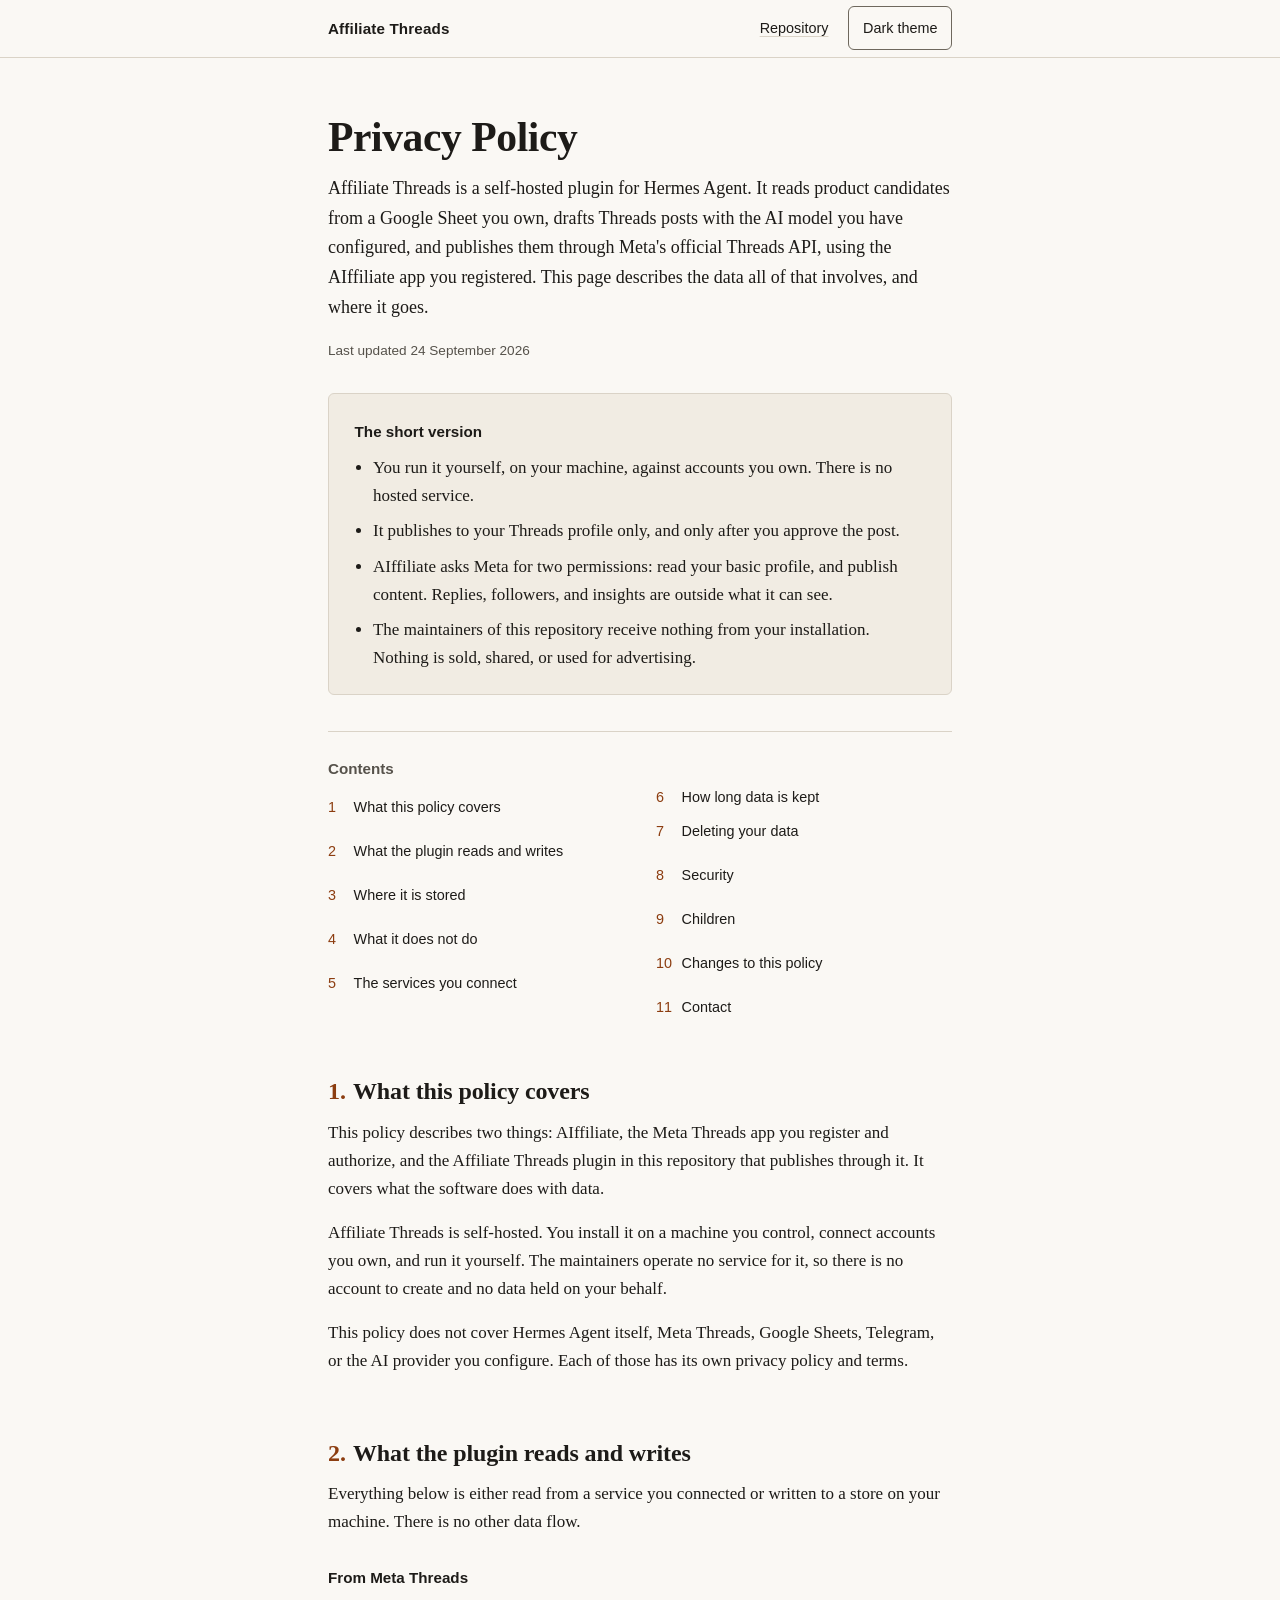
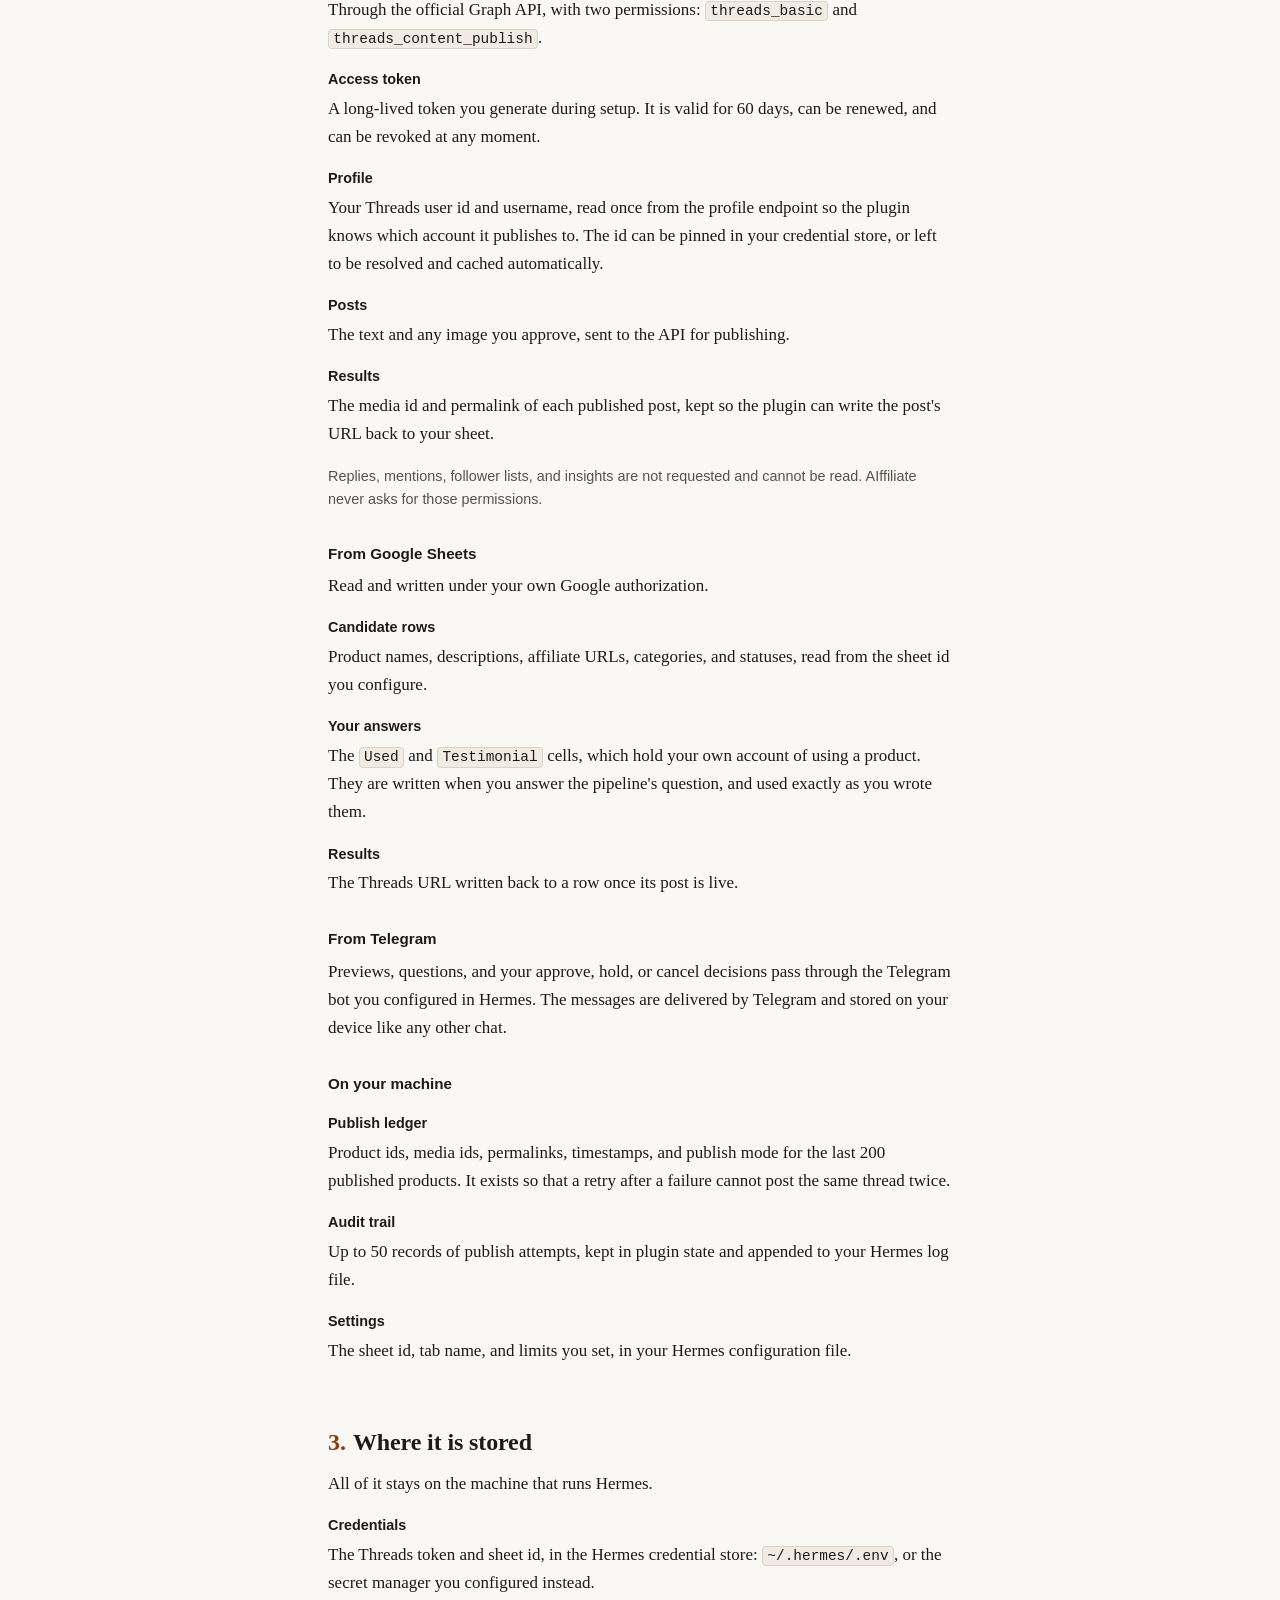
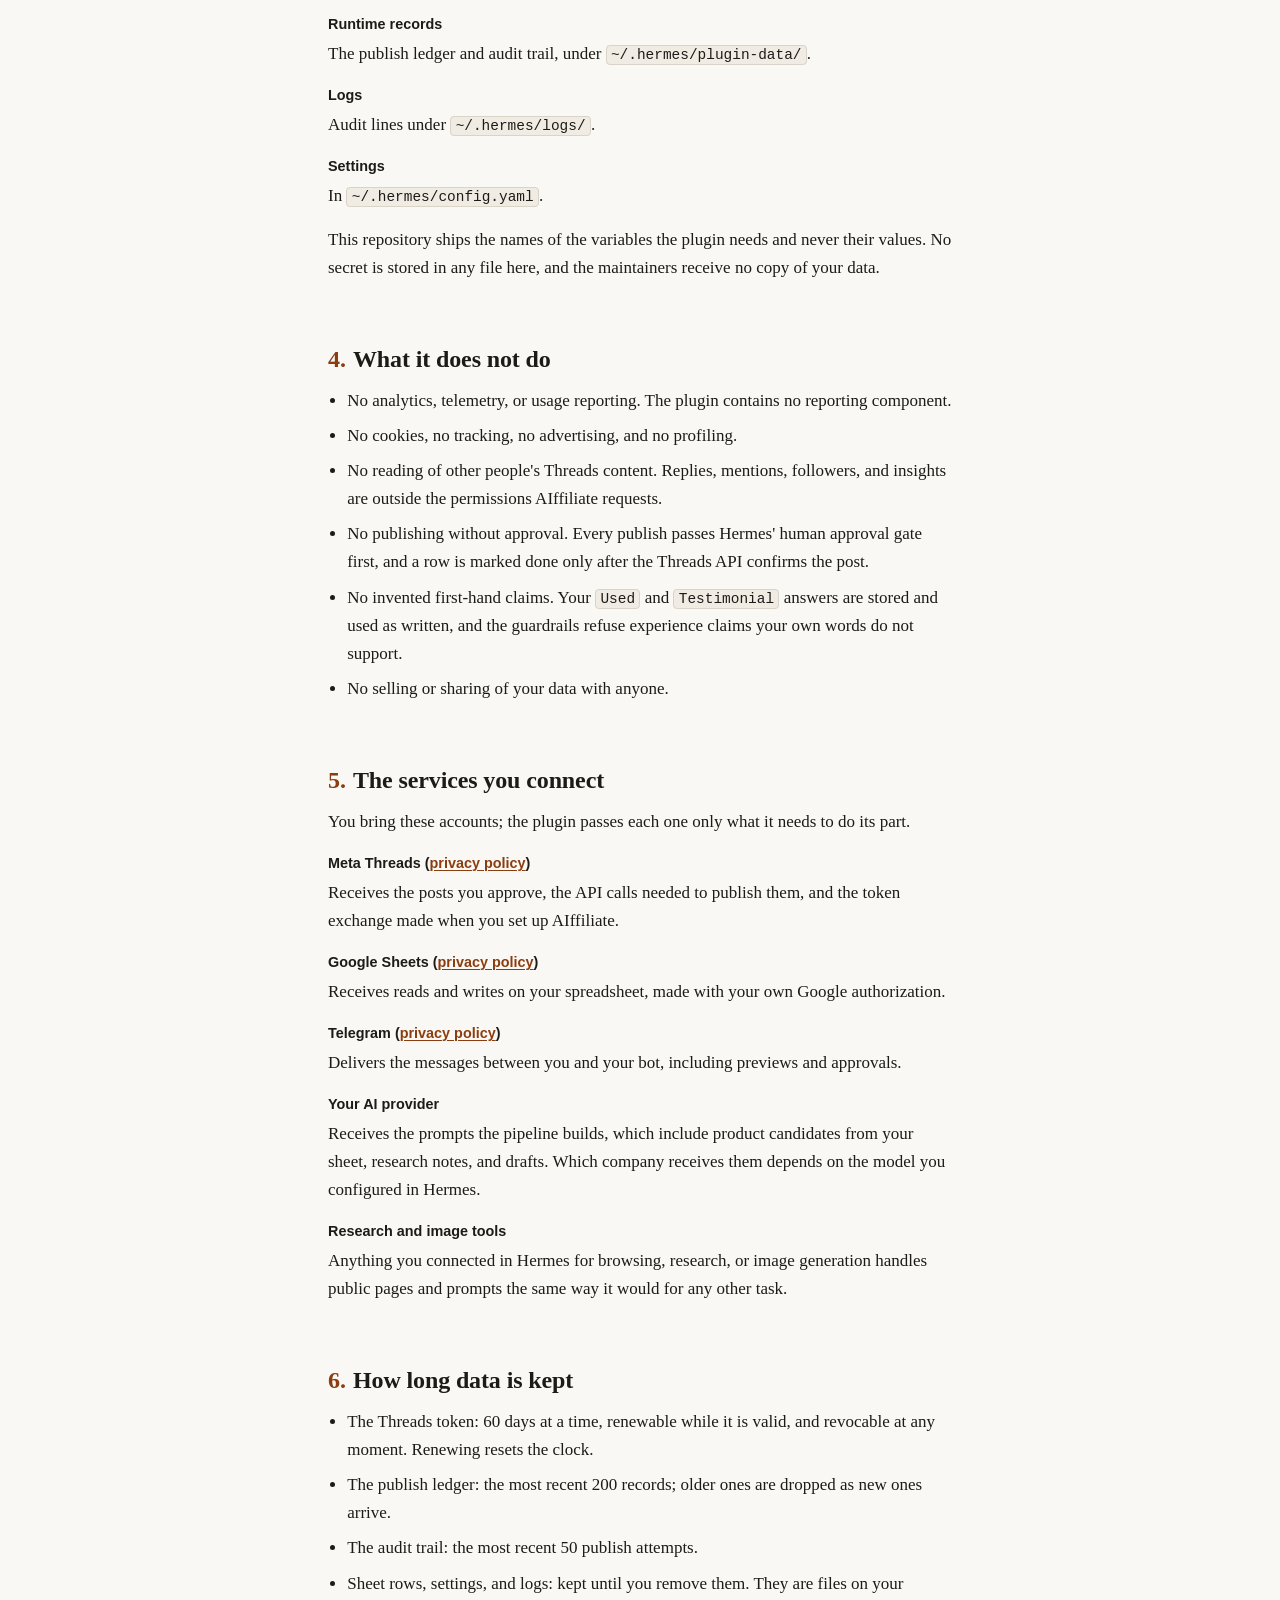
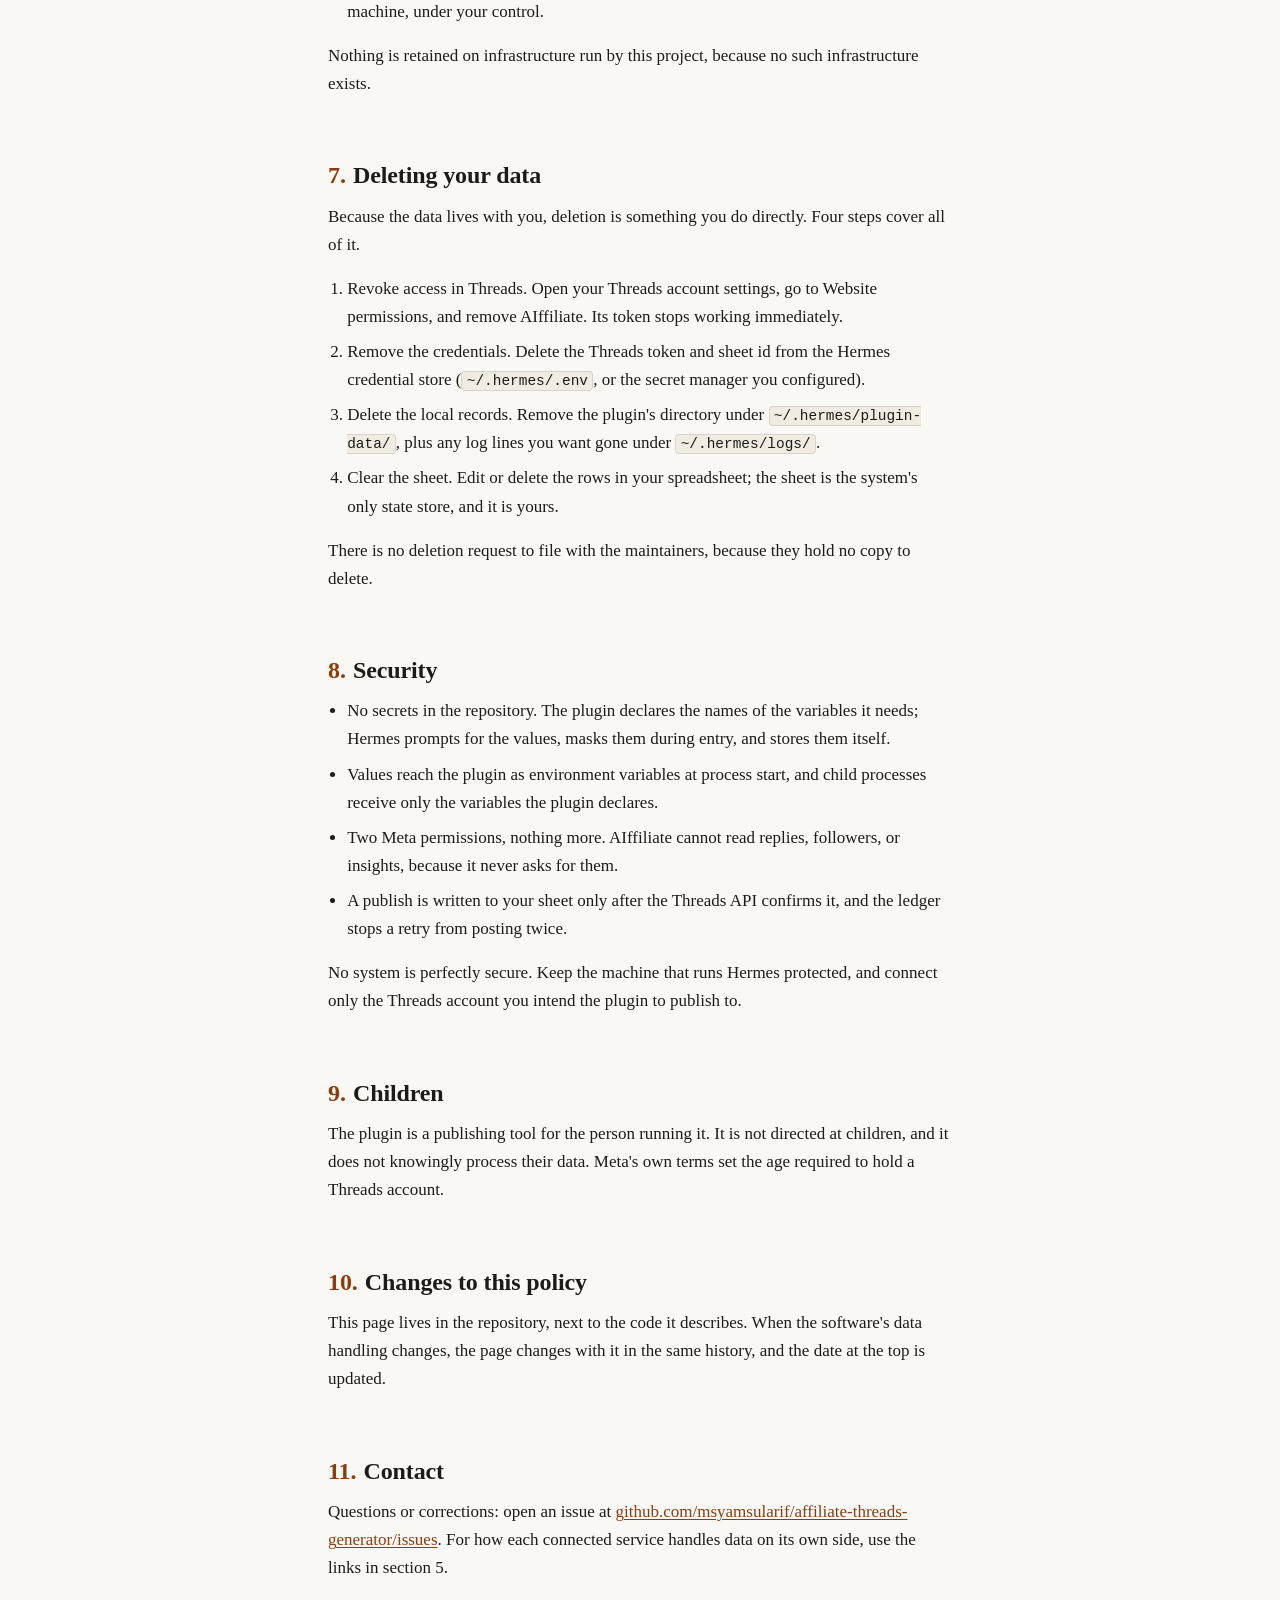
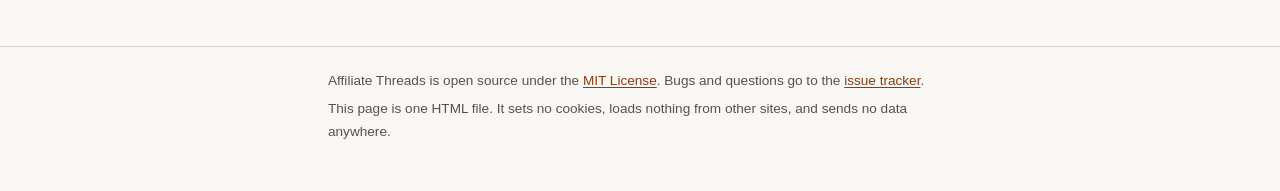
==== docs/privacy-policy.html @ 0c252be0 "Add the privacy policy page for the AIffiliate app" ====
<!doctype html>
<html lang="en">
  <head>
    <meta charset="utf-8" />
    <meta name="viewport" content="width=device-width, initial-scale=1" />
    <title>Privacy Policy · AIffiliate</title>
    <meta
      name="description"
      content="What the AIffiliate app and the Affiliate Threads plugin read, where it is kept, and how to delete it."
    />
    <!-- Deliberately self-contained: no external fonts, scripts, or images, so the page makes no third-party requests. -->
    <script>
      (function () {
        var stored = null;
        try {
          stored = localStorage.getItem("theme");
        } catch (error) {}
        var prefersDark = window.matchMedia(
          "(prefers-color-scheme: dark)",
        ).matches;
        var theme =
          stored === "dark" || stored === "light"
            ? stored
            : prefersDark
              ? "dark"
              : "light";
        document.documentElement.setAttribute("data-theme", theme);
      })();
    </script>
    <style>
      :root {
        --paper: #faf8f4;
        --panel: #f1ece3;
        --ink: #1d1b18;
        --ink-2: #56524b;
        --accent: #8c3d10;
        --rule: #dad3c7;
        --control: #6e685d;
        --serif: Georgia, "Iowan Old Style", "Times New Roman", serif;
        --sans:
          -apple-system, BlinkMacSystemFont, "Segoe UI", Roboto,
          "Helvetica Neue", Arial, sans-serif;
        --mono: ui-monospace, SFMono-Regular, Menlo, Consolas, monospace;
        color-scheme: light;
      }

      :root[data-theme="dark"] {
        --paper: #141210;
        --panel: #1c1a16;
        --ink: #ece8e1;
        --ink-2: #b3aca0;
        --accent: #e3a878;
        --rule: #3b352c;
        --control: #8a8275;
        color-scheme: dark;
      }

      @media (prefers-color-scheme: dark) {
        :root:not([data-theme]) {
          --paper: #141210;
          --panel: #1c1a16;
          --ink: #ece8e1;
          --ink-2: #b3aca0;
          --accent: #e3a878;
          --rule: #3b352c;
          --control: #8a8275;
          color-scheme: dark;
        }
      }

      *,
      *::before,
      *::after {
        box-sizing: border-box;
      }

      html {
        -webkit-text-size-adjust: 100%;
      }

      body {
        margin: 0;
        background: var(--paper);
        color: var(--ink);
        font-family: var(--serif);
        font-size: 1.0625rem;
        line-height: 1.65;
        overflow-wrap: break-word;
      }

      .skip {
        position: absolute;
        top: 0;
        left: 1rem;
        z-index: 5;
        transform: translateY(-150%);
        padding: 0.75rem 1rem;
        background: var(--paper);
        color: var(--ink);
        border: 2px solid var(--accent);
        border-radius: 6px;
        font-family: var(--sans);
        font-size: 0.9rem;
      }
      .skip:focus {
        transform: none;
      }

      .masthead-inner,
      .wrap,
      .footer-inner {
        max-width: 44rem;
        margin: 0 auto;
        padding-left: clamp(1rem, 4vw, 2.5rem);
        padding-right: clamp(1rem, 4vw, 2.5rem);
      }

      .masthead {
        border-bottom: 1px solid var(--rule);
      }
      .masthead-inner {
        display: flex;
        flex-wrap: wrap;
        align-items: center;
        justify-content: space-between;
        gap: 0.25rem 1.25rem;
        padding-top: 0.4rem;
        padding-bottom: 0.4rem;
      }
      .wordmark {
        margin: 0;
        font-family: var(--sans);
        font-size: 0.95rem;
        font-weight: 600;
        letter-spacing: 0.01em;
      }
      .topnav {
        display: flex;
        flex-wrap: wrap;
        align-items: center;
        gap: 0.5rem 1.25rem;
      }
      .topnav a {
        display: inline-flex;
        align-items: center;
        min-height: 44px;
        font-family: var(--sans);
        font-size: 0.9rem;
        color: var(--ink);
        text-decoration: underline;
        text-decoration-color: var(--rule);
        text-underline-offset: 3px;
      }
      .topnav a:hover {
        color: var(--accent);
        text-decoration-color: var(--accent);
      }
      .theme {
        display: inline-flex;
        align-items: center;
        min-height: 44px;
        padding: 0.4rem 0.85rem;
        font-family: var(--sans);
        font-size: 0.9rem;
        color: var(--ink);
        background: transparent;
        border: 1px solid var(--control);
        border-radius: 6px;
        cursor: pointer;
      }
      .theme:hover {
        background: var(--panel);
      }
      .theme[aria-pressed="true"] {
        color: var(--accent);
        border-color: var(--accent);
      }

      .title-block {
        padding-top: clamp(2.25rem, 6vw, 3.5rem);
      }
      h1 {
        margin: 0 0 0.85rem;
        font-size: clamp(1.9rem, 1.4rem + 2vw, 2.6rem);
        font-weight: 600;
        line-height: 1.12;
        letter-spacing: -0.01em;
      }
      .lede {
        margin: 0 0 1.1rem;
        font-size: 1.125rem;
      }
      .stamp {
        margin: 0;
        font-family: var(--sans);
        font-size: 0.85rem;
        color: var(--ink-2);
      }

      .summary {
        margin-top: 1.9rem;
        padding: clamp(1.15rem, 4vw, 1.6rem) clamp(1.15rem, 4vw, 1.6rem) 1.35rem;
        background: var(--panel);
        border: 1px solid var(--rule);
        border-radius: 6px;
      }
      .summary h2 {
        margin: 0 0 0.6rem;
        font-family: var(--sans);
        font-size: 0.95rem;
        font-weight: 600;
      }
      .summary ul {
        margin: 0;
        padding-left: 1.15rem;
      }
      .summary li + li {
        margin-top: 0.45rem;
      }

      .toc {
        margin-top: 2.25rem;
        padding-top: 1.5rem;
        border-top: 1px solid var(--rule);
      }
      .toc h2 {
        margin: 0 0 0.35rem;
        font-family: var(--sans);
        font-size: 0.95rem;
        font-weight: 600;
        color: var(--ink-2);
      }
      .toc ol {
        margin: 0;
        padding: 0;
        list-style: none;
      }
      .toc a {
        display: flex;
        align-items: center;
        min-height: 44px;
        font-family: var(--sans);
        font-size: 0.9rem;
        color: var(--ink);
        text-decoration: none;
      }
      .toc a:hover {
        color: var(--accent);
        text-decoration: underline;
        text-underline-offset: 3px;
      }
      .toc .n {
        flex: none;
        width: 1.6rem;
        color: var(--accent);
        font-variant-numeric: tabular-nums;
      }
      @media (min-width: 37.5rem) {
        .toc ol {
          columns: 2;
          column-gap: 2rem;
        }
      }

      .policy section {
        padding-top: clamp(2.25rem, 5vw, 2.9rem);
      }
      .policy h2 {
        margin: 0 0 0.7rem;
        font-size: clamp(1.25rem, 1.1rem + 0.7vw, 1.5rem);
        font-weight: 600;
        line-height: 1.3;
        letter-spacing: -0.005em;
      }
      .policy h2 .n {
        margin-right: 0.45rem;
        color: var(--accent);
        font-variant-numeric: tabular-nums;
      }
      .policy h3 {
        margin: 1.8rem 0 0.4rem;
        font-family: var(--sans);
        font-size: 0.95rem;
        font-weight: 600;
      }
      .policy p {
        margin: 0 0 1rem;
      }
      .policy ul,
      .policy ol {
        margin: 0 0 1rem;
        padding-left: 1.2rem;
      }
      .policy li + li {
        margin-top: 0.45rem;
      }
      .policy dl {
        margin: 0 0 1rem;
      }
      .policy dt {
        margin-top: 1rem;
        font-family: var(--sans);
        font-size: 0.9rem;
        font-weight: 600;
      }
      .policy dd {
        margin: 0.2rem 0 0;
      }
      .note {
        font-family: var(--sans);
        font-size: 0.9rem;
        color: var(--ink-2);
      }
      code {
        padding: 0.08em 0.3em;
        font-family: var(--mono);
        font-size: 0.85em;
        background: var(--panel);
        border: 1px solid var(--rule);
        border-radius: 4px;
      }

      .policy a,
      .footer-inner a {
        color: var(--accent);
        text-decoration: underline;
        text-underline-offset: 2px;
        text-decoration-thickness: 1px;
      }
      .policy a:hover,
      .footer-inner a:hover {
        text-decoration-thickness: 2px;
      }

      a:focus-visible,
      button:focus-visible {
        outline: 2px solid var(--accent);
        outline-offset: 2px;
        border-radius: 3px;
      }

      footer {
        margin-top: clamp(2.75rem, 7vw, 4rem);
        border-top: 1px solid var(--rule);
      }
      .footer-inner {
        padding-top: 1.4rem;
        padding-bottom: 3rem;
        font-family: var(--sans);
        font-size: 0.85rem;
        color: var(--ink-2);
      }
      .footer-inner p {
        margin: 0;
      }
      .footer-inner p + p {
        margin-top: 0.4rem;
      }

      @media print {
        :root,
        :root[data-theme="dark"] {
          --paper: #fff;
          --panel: #fff;
          --ink: #111;
          --ink-2: #333;
          --accent: #111;
          --rule: #bbb;
          --control: #333;
        }
        .skip,
        .masthead,
        .toc {
          display: none;
        }
      }
    </style>
    <noscript
      ><style>
        .theme {
          display: none;
        }
      </style></noscript
    >
  </head>
  <body>
    <a class="skip" href="#main">Skip to the policy</a>
    <header class="masthead">
      <div class="masthead-inner">
        <p class="wordmark">Affiliate Threads</p>
        <nav class="topnav" aria-label="Site">
          <a href="https://github.com/msyamsularif/affiliate-threads-generator"
            >Repository</a
          >
          <button class="theme" id="theme" type="button" aria-pressed="false">
            Dark theme
          </button>
        </nav>
      </div>
    </header>

    <main id="main" class="wrap">
      <header class="title-block">
        <h1>Privacy Policy</h1>
        <p class="lede">
          Affiliate Threads is a self-hosted plugin for Hermes Agent. It reads
          product candidates from a Google Sheet you own, drafts Threads posts
          with the AI model you have configured, and publishes them through
          Meta's official Threads API, using the AIffiliate app you registered.
          This page describes the data all of that involves, and where it goes.
        </p>
        <p class="stamp">
          Last updated <time datetime="2026-09-24">24 September 2026</time>
        </p>
      </header>

      <section class="summary" aria-labelledby="summary-heading">
        <h2 id="summary-heading">The short version</h2>
        <ul>
          <li>
            You run it yourself, on your machine, against accounts you own.
            There is no hosted service.
          </li>
          <li>
            It publishes to your Threads profile only, and only after you
            approve the post.
          </li>
          <li>
            AIffiliate asks Meta for two permissions: read your basic profile,
            and publish content. Replies, followers, and insights are outside
            what it can see.
          </li>
          <li>
            The maintainers of this repository receive nothing from your
            installation. Nothing is sold, shared, or used for advertising.
          </li>
        </ul>
      </section>

      <nav class="toc" aria-labelledby="toc-heading">
        <h2 id="toc-heading">Contents</h2>
        <ol>
          <li>
            <a href="#scope"><span class="n">1</span>What this policy covers</a>
          </li>
          <li>
            <a href="#data"
              ><span class="n">2</span>What the plugin reads and writes</a
            >
          </li>
          <li>
            <a href="#storage"><span class="n">3</span>Where it is stored</a>
          </li>
          <li>
            <a href="#never"><span class="n">4</span>What it does not do</a>
          </li>
          <li>
            <a href="#services"
              ><span class="n">5</span>The services you connect</a
            >
          </li>
          <li>
            <a href="#retention"
              ><span class="n">6</span>How long data is kept</a
            >
          </li>
          <li>
            <a href="#deletion"><span class="n">7</span>Deleting your data</a>
          </li>
          <li>
            <a href="#security"><span class="n">8</span>Security</a>
          </li>
          <li>
            <a href="#children"><span class="n">9</span>Children</a>
          </li>
          <li>
            <a href="#changes"
              ><span class="n">10</span>Changes to this policy</a
            >
          </li>
          <li>
            <a href="#contact"><span class="n">11</span>Contact</a>
          </li>
        </ol>
      </nav>

      <div class="policy">
        <section id="scope" aria-labelledby="scope-heading">
          <h2 id="scope-heading">
            <span class="n">1.</span>What this policy covers
          </h2>
          <p>
            This policy describes two things: AIffiliate, the Meta Threads app
            you register and authorize, and the Affiliate Threads plugin in this
            repository that publishes through it. It covers what the software
            does with data.
          </p>
          <p>
            Affiliate Threads is self-hosted. You install it on a machine you
            control, connect accounts you own, and run it yourself. The
            maintainers operate no service for it, so there is no account to
            create and no data held on your behalf.
          </p>
          <p>
            This policy does not cover Hermes Agent itself, Meta Threads, Google
            Sheets, Telegram, or the AI provider you configure. Each of those
            has its own privacy policy and terms.
          </p>
        </section>

        <section id="data" aria-labelledby="data-heading">
          <h2 id="data-heading">
            <span class="n">2.</span>What the plugin reads and writes
          </h2>
          <p>
            Everything below is either read from a service you connected or
            written to a store on your machine. There is no other data flow.
          </p>

          <h3>From Meta Threads</h3>
          <p>
            Through the official Graph API, with two permissions:
            <code>threads_basic</code> and <code>threads_content_publish</code>.
          </p>
          <dl>
            <dt>Access token</dt>
            <dd>
              A long-lived token you generate during setup. It is valid for 60
              days, can be renewed, and can be revoked at any moment.
            </dd>
            <dt>Profile</dt>
            <dd>
              Your Threads user id and username, read once from the profile
              endpoint so the plugin knows which account it publishes to. The id
              can be pinned in your credential store, or left to be resolved and
              cached automatically.
            </dd>
            <dt>Posts</dt>
            <dd>
              The text and any image you approve, sent to the API for
              publishing.
            </dd>
            <dt>Results</dt>
            <dd>
              The media id and permalink of each published post, kept so the
              plugin can write the post's URL back to your sheet.
            </dd>
          </dl>
          <p class="note">
            Replies, mentions, follower lists, and insights are not requested
            and cannot be read. AIffiliate never asks for those permissions.
          </p>

          <h3>From Google Sheets</h3>
          <p>Read and written under your own Google authorization.</p>
          <dl>
            <dt>Candidate rows</dt>
            <dd>
              Product names, descriptions, affiliate URLs, categories, and
              statuses, read from the sheet id you configure.
            </dd>
            <dt>Your answers</dt>
            <dd>
              The <code>Used</code> and <code>Testimonial</code> cells, which
              hold your own account of using a product. They are written when
              you answer the pipeline's question, and used exactly as you wrote
              them.
            </dd>
            <dt>Results</dt>
            <dd>
              The Threads URL written back to a row once its post is live.
            </dd>
          </dl>

          <h3>From Telegram</h3>
          <p>
            Previews, questions, and your approve, hold, or cancel decisions
            pass through the Telegram bot you configured in Hermes. The messages
            are delivered by Telegram and stored on your device like any other
            chat.
          </p>

          <h3>On your machine</h3>
          <dl>
            <dt>Publish ledger</dt>
            <dd>
              Product ids, media ids, permalinks, timestamps, and publish mode
              for the last 200 published products. It exists so that a retry
              after a failure cannot post the same thread twice.
            </dd>
            <dt>Audit trail</dt>
            <dd>
              Up to 50 records of publish attempts, kept in plugin state and
              appended to your Hermes log file.
            </dd>
            <dt>Settings</dt>
            <dd>
              The sheet id, tab name, and limits you set, in your Hermes
              configuration file.
            </dd>
          </dl>
        </section>

        <section id="storage" aria-labelledby="storage-heading">
          <h2 id="storage-heading">
            <span class="n">3.</span>Where it is stored
          </h2>
          <p>All of it stays on the machine that runs Hermes.</p>
          <dl>
            <dt>Credentials</dt>
            <dd>
              The Threads token and sheet id, in the Hermes credential store:
              <code>~/.hermes/.env</code>, or the secret manager you configured
              instead.
            </dd>
            <dt>Runtime records</dt>
            <dd>
              The publish ledger and audit trail, under
              <code>~/.hermes/plugin-data/</code>.
            </dd>
            <dt>Logs</dt>
            <dd>Audit lines under <code>~/.hermes/logs/</code>.</dd>
            <dt>Settings</dt>
            <dd>In <code>~/.hermes/config.yaml</code>.</dd>
          </dl>
          <p>
            This repository ships the names of the variables the plugin needs
            and never their values. No secret is stored in any file here, and
            the maintainers receive no copy of your data.
          </p>
        </section>

        <section id="never" aria-labelledby="never-heading">
          <h2 id="never-heading">
            <span class="n">4.</span>What it does not do
          </h2>
          <ul>
            <li>
              No analytics, telemetry, or usage reporting. The plugin contains
              no reporting component.
            </li>
            <li>No cookies, no tracking, no advertising, and no profiling.</li>
            <li>
              No reading of other people's Threads content. Replies, mentions,
              followers, and insights are outside the permissions AIffiliate
              requests.
            </li>
            <li>
              No publishing without approval. Every publish passes Hermes' human
              approval gate first, and a row is marked done only after the
              Threads API confirms the post.
            </li>
            <li>
              No invented first-hand claims. Your <code>Used</code> and
              <code>Testimonial</code> answers are stored and used as written,
              and the guardrails refuse experience claims your own words do not
              support.
            </li>
            <li>No selling or sharing of your data with anyone.</li>
          </ul>
        </section>

        <section id="services" aria-labelledby="services-heading">
          <h2 id="services-heading">
            <span class="n">5.</span>The services you connect
          </h2>
          <p>
            You bring these accounts; the plugin passes each one only what it
            needs to do its part.
          </p>
          <dl>
            <dt>
              Meta Threads (<a href="https://www.facebook.com/privacy/policy/"
                >privacy policy</a
              >)
            </dt>
            <dd>
              Receives the posts you approve, the API calls needed to publish
              them, and the token exchange made when you set up AIffiliate.
            </dd>
            <dt>
              Google Sheets (<a href="https://policies.google.com/privacy"
                >privacy policy</a
              >)
            </dt>
            <dd>
              Receives reads and writes on your spreadsheet, made with your own
              Google authorization.
            </dd>
            <dt>
              Telegram (<a href="https://telegram.org/privacy">privacy policy</a
              >)
            </dt>
            <dd>
              Delivers the messages between you and your bot, including previews
              and approvals.
            </dd>
            <dt>Your AI provider</dt>
            <dd>
              Receives the prompts the pipeline builds, which include product
              candidates from your sheet, research notes, and drafts. Which
              company receives them depends on the model you configured in
              Hermes.
            </dd>
            <dt>Research and image tools</dt>
            <dd>
              Anything you connected in Hermes for browsing, research, or image
              generation handles public pages and prompts the same way it would
              for any other task.
            </dd>
          </dl>
        </section>

        <section id="retention" aria-labelledby="retention-heading">
          <h2 id="retention-heading">
            <span class="n">6.</span>How long data is kept
          </h2>
          <ul>
            <li>
              The Threads token: 60 days at a time, renewable while it is valid,
              and revocable at any moment. Renewing resets the clock.
            </li>
            <li>
              The publish ledger: the most recent 200 records; older ones are
              dropped as new ones arrive.
            </li>
            <li>The audit trail: the most recent 50 publish attempts.</li>
            <li>
              Sheet rows, settings, and logs: kept until you remove them. They
              are files on your machine, under your control.
            </li>
          </ul>
          <p>
            Nothing is retained on infrastructure run by this project, because
            no such infrastructure exists.
          </p>
        </section>

        <section id="deletion" aria-labelledby="deletion-heading">
          <h2 id="deletion-heading">
            <span class="n">7.</span>Deleting your data
          </h2>
          <p>
            Because the data lives with you, deletion is something you do
            directly. Four steps cover all of it.
          </p>
          <ol>
            <li>
              Revoke access in Threads. Open your Threads account settings, go
              to Website permissions, and remove AIffiliate. Its token stops
              working immediately.
            </li>
            <li>
              Remove the credentials. Delete the Threads token and sheet id from
              the Hermes credential store (<code>~/.hermes/.env</code>, or the
              secret manager you configured).
            </li>
            <li>
              Delete the local records. Remove the plugin's directory under
              <code>~/.hermes/plugin-data/</code>, plus any log lines you want
              gone under <code>~/.hermes/logs/</code>.
            </li>
            <li>
              Clear the sheet. Edit or delete the rows in your spreadsheet; the
              sheet is the system's only state store, and it is yours.
            </li>
          </ol>
          <p>
            There is no deletion request to file with the maintainers, because
            they hold no copy to delete.
          </p>
        </section>

        <section id="security" aria-labelledby="security-heading">
          <h2 id="security-heading"><span class="n">8.</span>Security</h2>
          <ul>
            <li>
              No secrets in the repository. The plugin declares the names of the
              variables it needs; Hermes prompts for the values, masks them
              during entry, and stores them itself.
            </li>
            <li>
              Values reach the plugin as environment variables at process start,
              and child processes receive only the variables the plugin
              declares.
            </li>
            <li>
              Two Meta permissions, nothing more. AIffiliate cannot read
              replies, followers, or insights, because it never asks for them.
            </li>
            <li>
              A publish is written to your sheet only after the Threads API
              confirms it, and the ledger stops a retry from posting twice.
            </li>
          </ul>
          <p>
            No system is perfectly secure. Keep the machine that runs Hermes
            protected, and connect only the Threads account you intend the
            plugin to publish to.
          </p>
        </section>

        <section id="children" aria-labelledby="children-heading">
          <h2 id="children-heading"><span class="n">9.</span>Children</h2>
          <p>
            The plugin is a publishing tool for the person running it. It is not
            directed at children, and it does not knowingly process their data.
            Meta's own terms set the age required to hold a Threads account.
          </p>
        </section>

        <section id="changes" aria-labelledby="changes-heading">
          <h2 id="changes-heading">
            <span class="n">10.</span>Changes to this policy
          </h2>
          <p>
            This page lives in the repository, next to the code it describes.
            When the software's data handling changes, the page changes with it
            in the same history, and the date at the top is updated.
          </p>
        </section>

        <section id="contact" aria-labelledby="contact-heading">
          <h2 id="contact-heading"><span class="n">11.</span>Contact</h2>
          <p>
            Questions or corrections: open an issue at
            <a
              href="https://github.com/msyamsularif/affiliate-threads-generator/issues"
              >github.com/msyamsularif/affiliate-threads-generator/issues</a
            >. For how each connected service handles data on its own side, use
            the links in section 5.
          </p>
        </section>
      </div>
    </main>

    <footer>
      <div class="footer-inner">
        <p>
          Affiliate Threads is open source under the
          <a
            href="https://github.com/msyamsularif/affiliate-threads-generator/blob/main/LICENSE"
            >MIT License</a
          >. Bugs and questions go to the
          <a
            href="https://github.com/msyamsularif/affiliate-threads-generator/issues"
            >issue tracker</a
          >.
        </p>
        <p>
          This page is one HTML file. It sets no cookies, loads nothing from
          other sites, and sends no data anywhere.
        </p>
      </div>
    </footer>

    <script>
      (function () {
        var button = document.getElementById("theme");
        var root = document.documentElement;
        function sync() {
          button.setAttribute(
            "aria-pressed",
            root.getAttribute("data-theme") === "dark" ? "true" : "false",
          );
        }
        button.addEventListener("click", function () {
          var next =
            root.getAttribute("data-theme") === "dark" ? "light" : "dark";
          root.setAttribute("data-theme", next);
          try {
            localStorage.setItem("theme", next);
          } catch (error) {}
          sync();
        });
        sync();
      })();
    </script>
  </body>
</html>
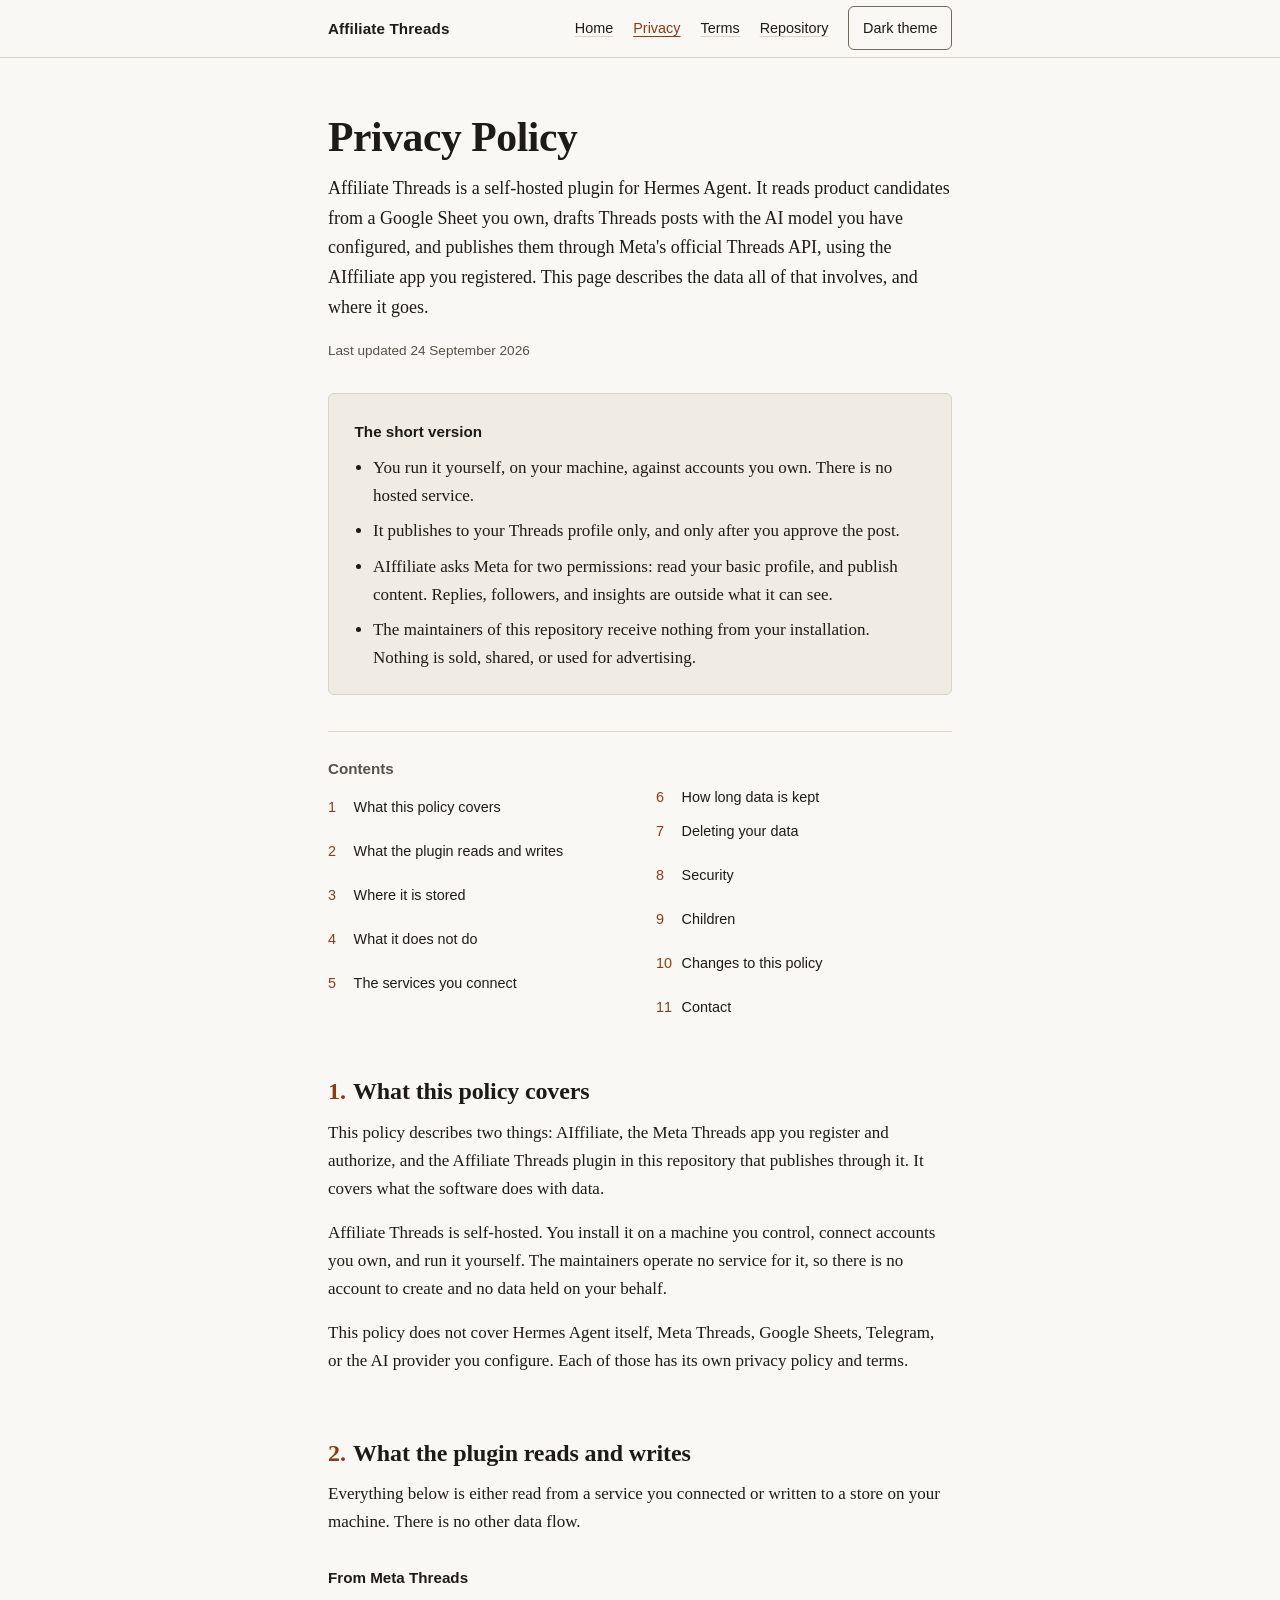
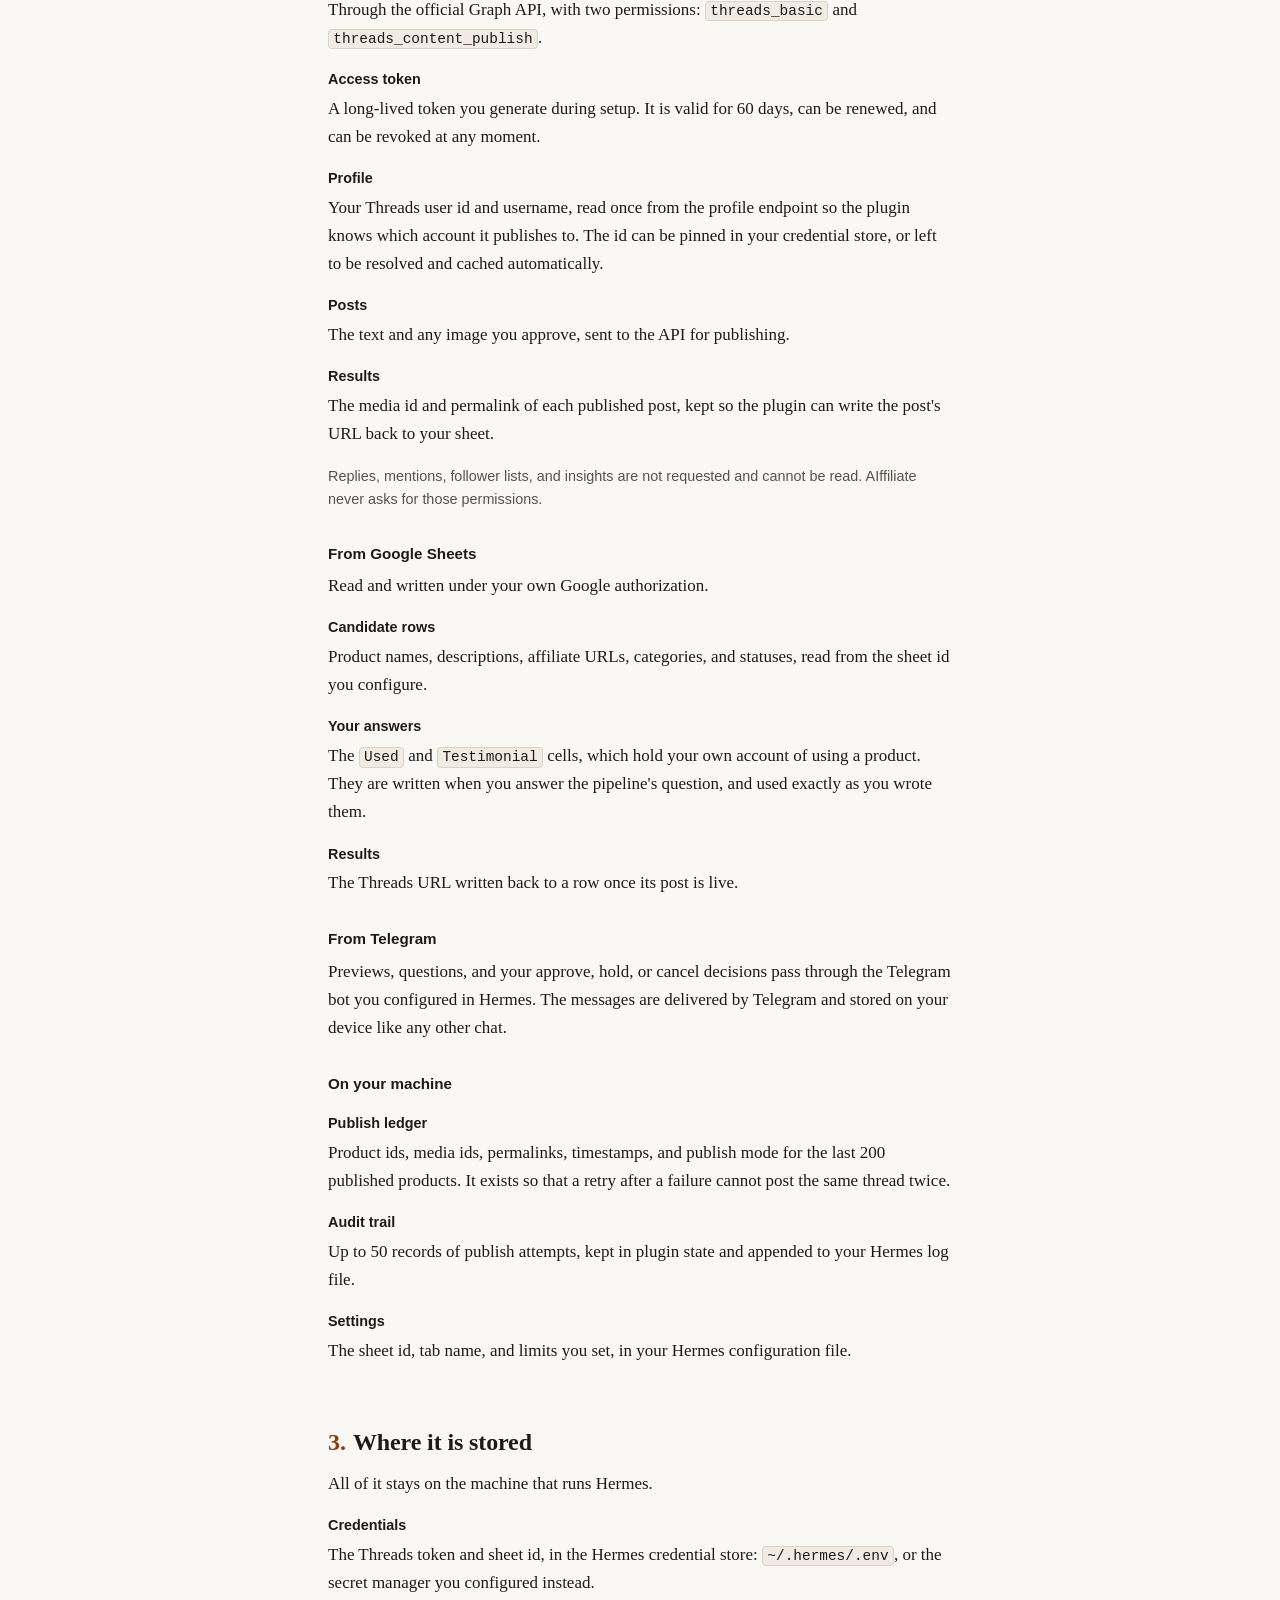
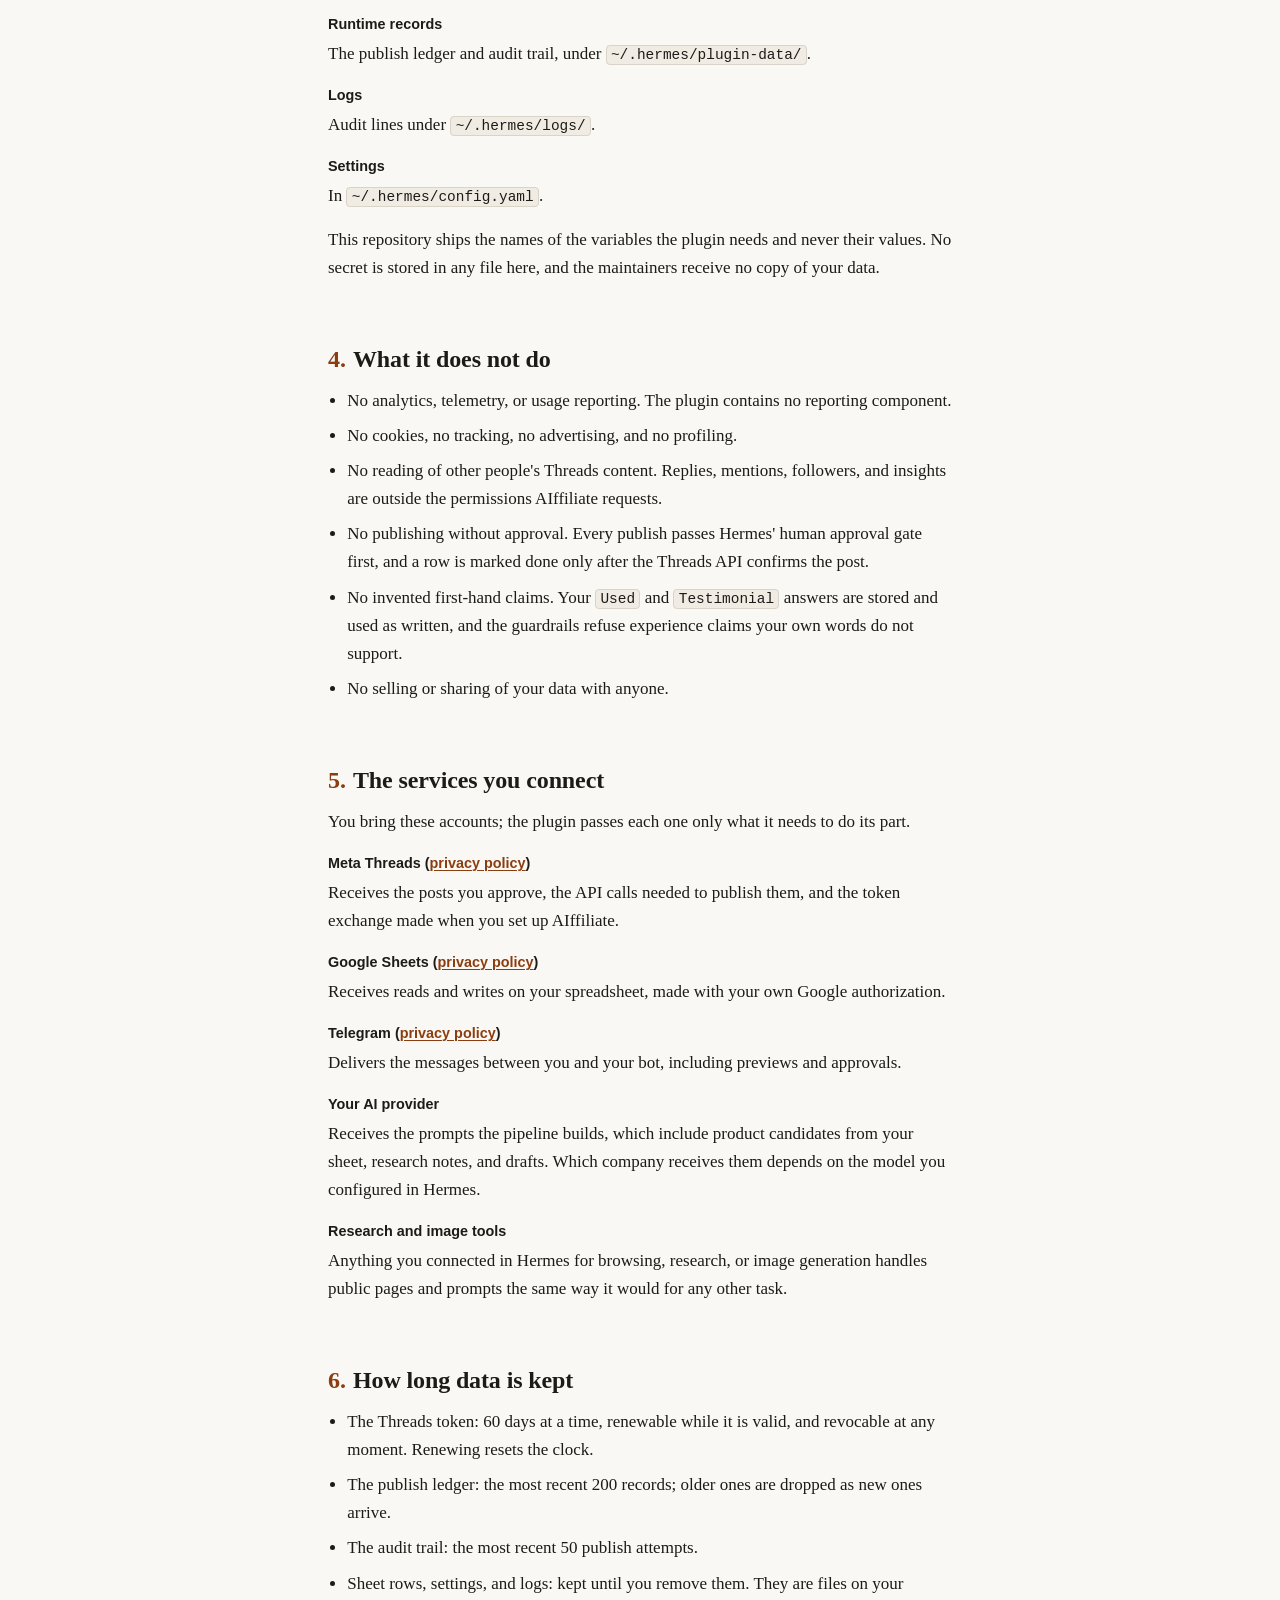
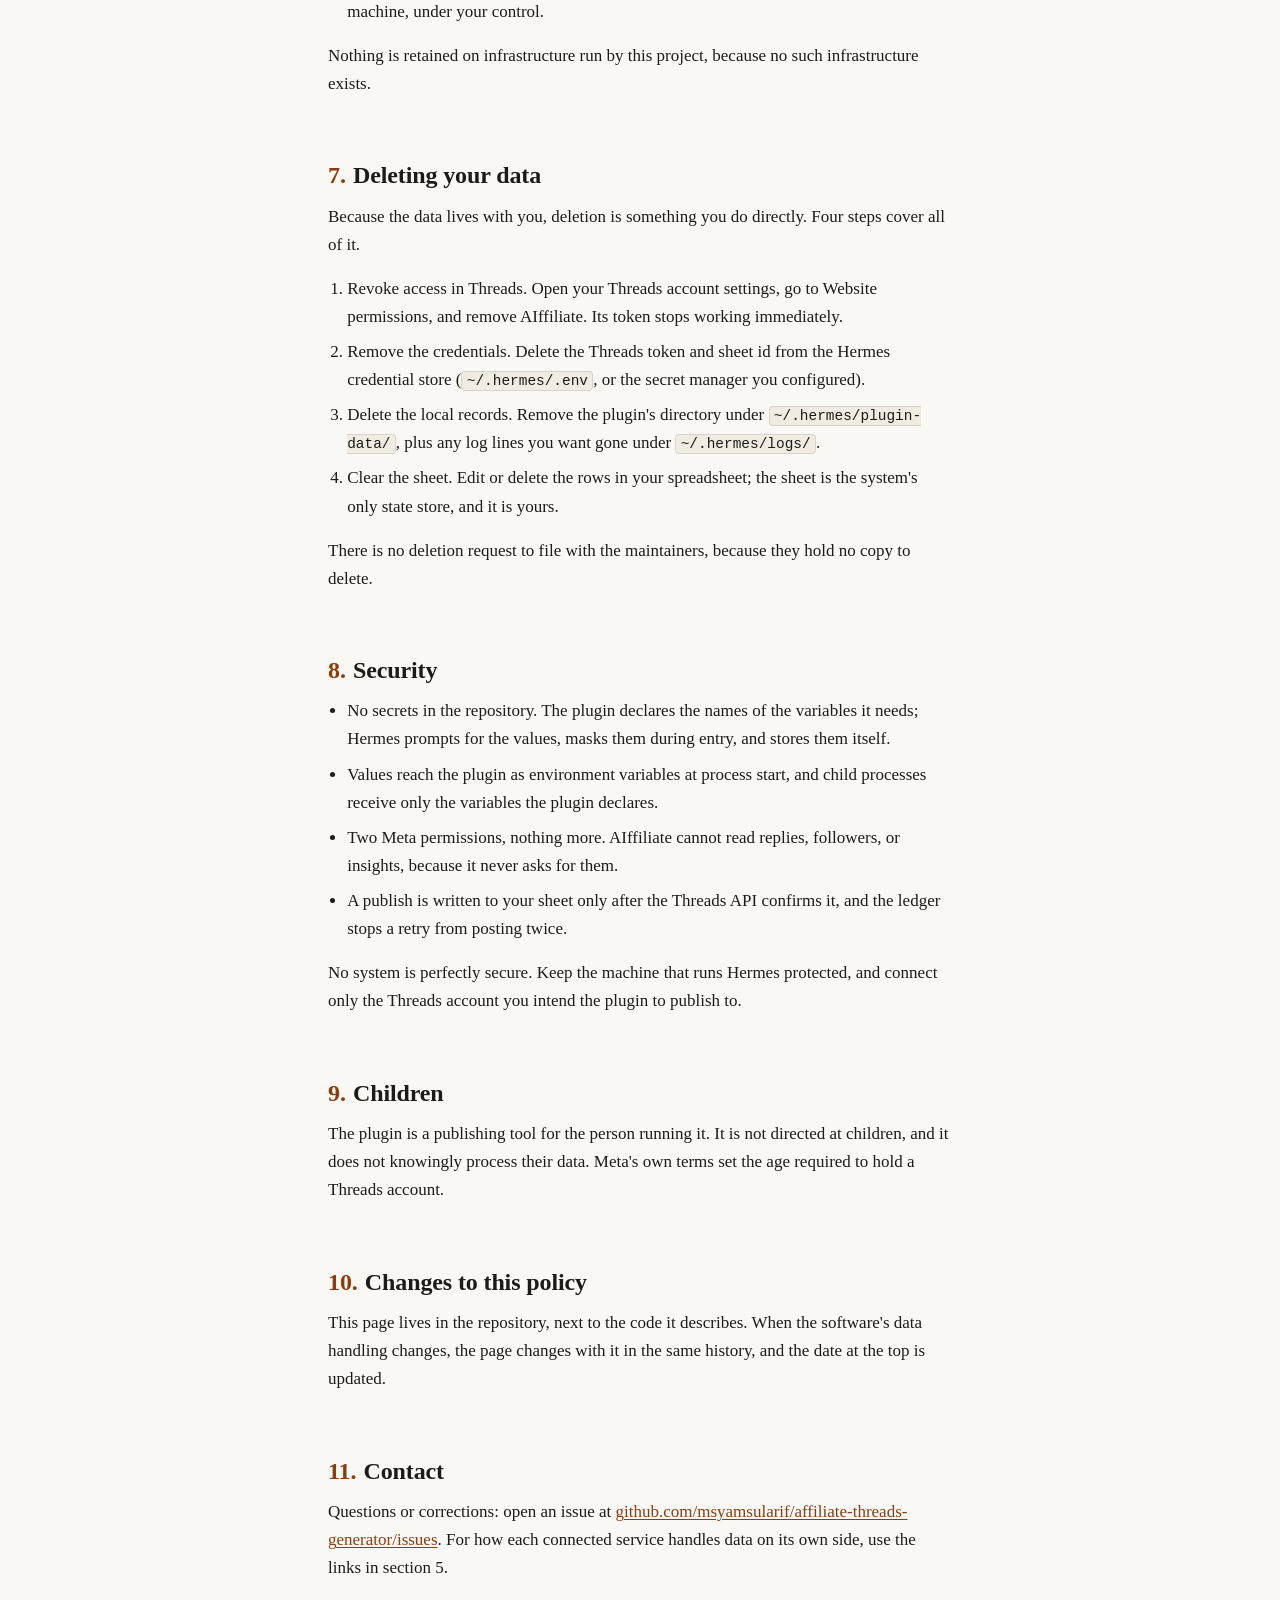
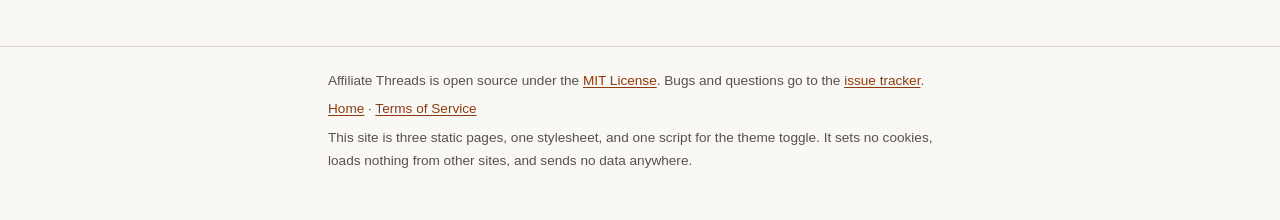
==== commit caf02557: "Add a home page and a terms of service to the docs site" ====
--- a/docs/privacy-policy.html
+++ b/docs/privacy-policy.html
@@ -8,373 +8,9 @@
       name="description"
       content="What the AIffiliate app and the Affiliate Threads plugin read, where it is kept, and how to delete it."
     />
-    <!-- Deliberately self-contained: no external fonts, scripts, or images, so the page makes no third-party requests. -->
-    <script>
-      (function () {
-        var stored = null;
-        try {
-          stored = localStorage.getItem("theme");
-        } catch (error) {}
-        var prefersDark = window.matchMedia(
-          "(prefers-color-scheme: dark)",
-        ).matches;
-        var theme =
-          stored === "dark" || stored === "light"
-            ? stored
-            : prefersDark
-              ? "dark"
-              : "light";
-        document.documentElement.setAttribute("data-theme", theme);
-      })();
-    </script>
-    <style>
-      :root {
-        --paper: #faf8f4;
-        --panel: #f1ece3;
-        --ink: #1d1b18;
-        --ink-2: #56524b;
-        --accent: #8c3d10;
-        --rule: #dad3c7;
-        --control: #6e685d;
-        --serif: Georgia, "Iowan Old Style", "Times New Roman", serif;
-        --sans:
-          -apple-system, BlinkMacSystemFont, "Segoe UI", Roboto,
-          "Helvetica Neue", Arial, sans-serif;
-        --mono: ui-monospace, SFMono-Regular, Menlo, Consolas, monospace;
-        color-scheme: light;
-      }
-
-      :root[data-theme="dark"] {
-        --paper: #141210;
-        --panel: #1c1a16;
-        --ink: #ece8e1;
-        --ink-2: #b3aca0;
-        --accent: #e3a878;
-        --rule: #3b352c;
-        --control: #8a8275;
-        color-scheme: dark;
-      }
-
-      @media (prefers-color-scheme: dark) {
-        :root:not([data-theme]) {
-          --paper: #141210;
-          --panel: #1c1a16;
-          --ink: #ece8e1;
-          --ink-2: #b3aca0;
-          --accent: #e3a878;
-          --rule: #3b352c;
-          --control: #8a8275;
-          color-scheme: dark;
-        }
-      }
-
-      *,
-      *::before,
-      *::after {
-        box-sizing: border-box;
-      }
-
-      html {
-        -webkit-text-size-adjust: 100%;
-      }
-
-      body {
-        margin: 0;
-        background: var(--paper);
-        color: var(--ink);
-        font-family: var(--serif);
-        font-size: 1.0625rem;
-        line-height: 1.65;
-        overflow-wrap: break-word;
-      }
-
-      .skip {
-        position: absolute;
-        top: 0;
-        left: 1rem;
-        z-index: 5;
-        transform: translateY(-150%);
-        padding: 0.75rem 1rem;
-        background: var(--paper);
-        color: var(--ink);
-        border: 2px solid var(--accent);
-        border-radius: 6px;
-        font-family: var(--sans);
-        font-size: 0.9rem;
-      }
-      .skip:focus {
-        transform: none;
-      }
-
-      .masthead-inner,
-      .wrap,
-      .footer-inner {
-        max-width: 44rem;
-        margin: 0 auto;
-        padding-left: clamp(1rem, 4vw, 2.5rem);
-        padding-right: clamp(1rem, 4vw, 2.5rem);
-      }
-
-      .masthead {
-        border-bottom: 1px solid var(--rule);
-      }
-      .masthead-inner {
-        display: flex;
-        flex-wrap: wrap;
-        align-items: center;
-        justify-content: space-between;
-        gap: 0.25rem 1.25rem;
-        padding-top: 0.4rem;
-        padding-bottom: 0.4rem;
-      }
-      .wordmark {
-        margin: 0;
-        font-family: var(--sans);
-        font-size: 0.95rem;
-        font-weight: 600;
-        letter-spacing: 0.01em;
-      }
-      .topnav {
-        display: flex;
-        flex-wrap: wrap;
-        align-items: center;
-        gap: 0.5rem 1.25rem;
-      }
-      .topnav a {
-        display: inline-flex;
-        align-items: center;
-        min-height: 44px;
-        font-family: var(--sans);
-        font-size: 0.9rem;
-        color: var(--ink);
-        text-decoration: underline;
-        text-decoration-color: var(--rule);
-        text-underline-offset: 3px;
-      }
-      .topnav a:hover {
-        color: var(--accent);
-        text-decoration-color: var(--accent);
-      }
-      .theme {
-        display: inline-flex;
-        align-items: center;
-        min-height: 44px;
-        padding: 0.4rem 0.85rem;
-        font-family: var(--sans);
-        font-size: 0.9rem;
-        color: var(--ink);
-        background: transparent;
-        border: 1px solid var(--control);
-        border-radius: 6px;
-        cursor: pointer;
-      }
-      .theme:hover {
-        background: var(--panel);
-      }
-      .theme[aria-pressed="true"] {
-        color: var(--accent);
-        border-color: var(--accent);
-      }
-
-      .title-block {
-        padding-top: clamp(2.25rem, 6vw, 3.5rem);
-      }
-      h1 {
-        margin: 0 0 0.85rem;
-        font-size: clamp(1.9rem, 1.4rem + 2vw, 2.6rem);
-        font-weight: 600;
-        line-height: 1.12;
-        letter-spacing: -0.01em;
-      }
-      .lede {
-        margin: 0 0 1.1rem;
-        font-size: 1.125rem;
-      }
-      .stamp {
-        margin: 0;
-        font-family: var(--sans);
-        font-size: 0.85rem;
-        color: var(--ink-2);
-      }
-
-      .summary {
-        margin-top: 1.9rem;
-        padding: clamp(1.15rem, 4vw, 1.6rem) clamp(1.15rem, 4vw, 1.6rem) 1.35rem;
-        background: var(--panel);
-        border: 1px solid var(--rule);
-        border-radius: 6px;
-      }
-      .summary h2 {
-        margin: 0 0 0.6rem;
-        font-family: var(--sans);
-        font-size: 0.95rem;
-        font-weight: 600;
-      }
-      .summary ul {
-        margin: 0;
-        padding-left: 1.15rem;
-      }
-      .summary li + li {
-        margin-top: 0.45rem;
-      }
-
-      .toc {
-        margin-top: 2.25rem;
-        padding-top: 1.5rem;
-        border-top: 1px solid var(--rule);
-      }
-      .toc h2 {
-        margin: 0 0 0.35rem;
-        font-family: var(--sans);
-        font-size: 0.95rem;
-        font-weight: 600;
-        color: var(--ink-2);
-      }
-      .toc ol {
-        margin: 0;
-        padding: 0;
-        list-style: none;
-      }
-      .toc a {
-        display: flex;
-        align-items: center;
-        min-height: 44px;
-        font-family: var(--sans);
-        font-size: 0.9rem;
-        color: var(--ink);
-        text-decoration: none;
-      }
-      .toc a:hover {
-        color: var(--accent);
-        text-decoration: underline;
-        text-underline-offset: 3px;
-      }
-      .toc .n {
-        flex: none;
-        width: 1.6rem;
-        color: var(--accent);
-        font-variant-numeric: tabular-nums;
-      }
-      @media (min-width: 37.5rem) {
-        .toc ol {
-          columns: 2;
-          column-gap: 2rem;
-        }
-      }
-
-      .policy section {
-        padding-top: clamp(2.25rem, 5vw, 2.9rem);
-      }
-      .policy h2 {
-        margin: 0 0 0.7rem;
-        font-size: clamp(1.25rem, 1.1rem + 0.7vw, 1.5rem);
-        font-weight: 600;
-        line-height: 1.3;
-        letter-spacing: -0.005em;
-      }
-      .policy h2 .n {
-        margin-right: 0.45rem;
-        color: var(--accent);
-        font-variant-numeric: tabular-nums;
-      }
-      .policy h3 {
-        margin: 1.8rem 0 0.4rem;
-        font-family: var(--sans);
-        font-size: 0.95rem;
-        font-weight: 600;
-      }
-      .policy p {
-        margin: 0 0 1rem;
-      }
-      .policy ul,
-      .policy ol {
-        margin: 0 0 1rem;
-        padding-left: 1.2rem;
-      }
-      .policy li + li {
-        margin-top: 0.45rem;
-      }
-      .policy dl {
-        margin: 0 0 1rem;
-      }
-      .policy dt {
-        margin-top: 1rem;
-        font-family: var(--sans);
-        font-size: 0.9rem;
-        font-weight: 600;
-      }
-      .policy dd {
-        margin: 0.2rem 0 0;
-      }
-      .note {
-        font-family: var(--sans);
-        font-size: 0.9rem;
-        color: var(--ink-2);
-      }
-      code {
-        padding: 0.08em 0.3em;
-        font-family: var(--mono);
-        font-size: 0.85em;
-        background: var(--panel);
-        border: 1px solid var(--rule);
-        border-radius: 4px;
-      }
-
-      .policy a,
-      .footer-inner a {
-        color: var(--accent);
-        text-decoration: underline;
-        text-underline-offset: 2px;
-        text-decoration-thickness: 1px;
-      }
-      .policy a:hover,
-      .footer-inner a:hover {
-        text-decoration-thickness: 2px;
-      }
-
-      a:focus-visible,
-      button:focus-visible {
-        outline: 2px solid var(--accent);
-        outline-offset: 2px;
-        border-radius: 3px;
-      }
-
-      footer {
-        margin-top: clamp(2.75rem, 7vw, 4rem);
-        border-top: 1px solid var(--rule);
-      }
-      .footer-inner {
-        padding-top: 1.4rem;
-        padding-bottom: 3rem;
-        font-family: var(--sans);
-        font-size: 0.85rem;
-        color: var(--ink-2);
-      }
-      .footer-inner p {
-        margin: 0;
-      }
-      .footer-inner p + p {
-        margin-top: 0.4rem;
-      }
-
-      @media print {
-        :root,
-        :root[data-theme="dark"] {
-          --paper: #fff;
-          --panel: #fff;
-          --ink: #111;
-          --ink-2: #333;
-          --accent: #111;
-          --rule: #bbb;
-          --control: #333;
-        }
-        .skip,
-        .masthead,
-        .toc {
-          display: none;
-        }
-      }
-    </style>
+    <!-- One stylesheet and one script, both served from this directory. No external fonts, images, or analytics, so no page here makes a third-party request. -->
+    <script src="site.js"></script>
+    <link rel="stylesheet" href="site.css" />
     <noscript
       ><style>
         .theme {
@@ -389,6 +25,9 @@
       <div class="masthead-inner">
         <p class="wordmark">Affiliate Threads</p>
         <nav class="topnav" aria-label="Site">
+          <a href="index.html">Home</a>
+          <a href="privacy-policy.html" aria-current="page">Privacy</a>
+          <a href="terms-of-service.html">Terms</a>
           <a href="https://github.com/msyamsularif/affiliate-threads-generator"
             >Repository</a
           >
@@ -484,7 +123,7 @@
         </ol>
       </nav>
 
-      <div class="policy">
+      <div class="prose">
         <section id="scope" aria-labelledby="scope-heading">
           <h2 id="scope-heading">
             <span class="n">1.</span>What this policy covers
@@ -848,33 +487,15 @@
           >.
         </p>
         <p>
-          This page is one HTML file. It sets no cookies, loads nothing from
-          other sites, and sends no data anywhere.
+          <a href="index.html">Home</a> ·
+          <a href="terms-of-service.html">Terms of Service</a>
+        </p>
+        <p>
+          This site is three static pages, one stylesheet, and one script for
+          the theme toggle. It sets no cookies, loads nothing from other sites,
+          and sends no data anywhere.
         </p>
       </div>
     </footer>
-
-    <script>
-      (function () {
-        var button = document.getElementById("theme");
-        var root = document.documentElement;
-        function sync() {
-          button.setAttribute(
-            "aria-pressed",
-            root.getAttribute("data-theme") === "dark" ? "true" : "false",
-          );
-        }
-        button.addEventListener("click", function () {
-          var next =
-            root.getAttribute("data-theme") === "dark" ? "light" : "dark";
-          root.setAttribute("data-theme", next);
-          try {
-            localStorage.setItem("theme", next);
-          } catch (error) {}
-          sync();
-        });
-        sync();
-      })();
-    </script>
   </body>
 </html>
--- a/docs/site.css
+++ b/docs/site.css
@@ -0,0 +1,415 @@
+/* Styles shared by every page of this site. Extracted from the privacy policy
+   page, whose light and dark tokens are verified for WCAG AA. */
+
+:root {
+  --paper: #faf8f4;
+  --panel: #f1ece3;
+  --ink: #1d1b18;
+  --ink-2: #56524b;
+  --accent: #8c3d10;
+  --rule: #dad3c7;
+  --control: #6e685d;
+  --serif: Georgia, "Iowan Old Style", "Times New Roman", serif;
+  --sans:
+    -apple-system, BlinkMacSystemFont, "Segoe UI", Roboto, "Helvetica Neue",
+    Arial, sans-serif;
+  --mono: ui-monospace, SFMono-Regular, Menlo, Consolas, monospace;
+  color-scheme: light;
+}
+
+:root[data-theme="dark"] {
+  --paper: #141210;
+  --panel: #1c1a16;
+  --ink: #ece8e1;
+  --ink-2: #b3aca0;
+  --accent: #e3a878;
+  --rule: #3b352c;
+  --control: #8a8275;
+  color-scheme: dark;
+}
+
+@media (prefers-color-scheme: dark) {
+  :root:not([data-theme]) {
+    --paper: #141210;
+    --panel: #1c1a16;
+    --ink: #ece8e1;
+    --ink-2: #b3aca0;
+    --accent: #e3a878;
+    --rule: #3b352c;
+    --control: #8a8275;
+    color-scheme: dark;
+  }
+}
+
+*,
+*::before,
+*::after {
+  box-sizing: border-box;
+}
+
+html {
+  -webkit-text-size-adjust: 100%;
+}
+
+body {
+  margin: 0;
+  background: var(--paper);
+  color: var(--ink);
+  font-family: var(--serif);
+  font-size: 1.0625rem;
+  line-height: 1.65;
+  overflow-wrap: break-word;
+}
+
+.skip {
+  position: absolute;
+  top: 0;
+  left: 1rem;
+  z-index: 5;
+  transform: translateY(-150%);
+  padding: 0.75rem 1rem;
+  background: var(--paper);
+  color: var(--ink);
+  border: 2px solid var(--accent);
+  border-radius: 6px;
+  font-family: var(--sans);
+  font-size: 0.9rem;
+}
+.skip:focus {
+  transform: none;
+}
+
+.masthead-inner,
+.wrap,
+.footer-inner {
+  max-width: 44rem;
+  margin: 0 auto;
+  padding-left: clamp(1rem, 4vw, 2.5rem);
+  padding-right: clamp(1rem, 4vw, 2.5rem);
+}
+
+.masthead {
+  border-bottom: 1px solid var(--rule);
+}
+.masthead-inner {
+  display: flex;
+  flex-wrap: wrap;
+  align-items: center;
+  justify-content: space-between;
+  gap: 0.25rem 1.25rem;
+  padding-top: 0.4rem;
+  padding-bottom: 0.4rem;
+}
+.wordmark {
+  margin: 0;
+  font-family: var(--sans);
+  font-size: 0.95rem;
+  font-weight: 600;
+  letter-spacing: 0.01em;
+}
+.topnav {
+  display: flex;
+  flex-wrap: wrap;
+  align-items: center;
+  gap: 0.5rem 1.25rem;
+}
+.topnav a {
+  display: inline-flex;
+  align-items: center;
+  min-height: 44px;
+  font-family: var(--sans);
+  font-size: 0.9rem;
+  color: var(--ink);
+  text-decoration: underline;
+  text-decoration-color: var(--rule);
+  text-underline-offset: 3px;
+}
+.topnav a:hover {
+  color: var(--accent);
+  text-decoration-color: var(--accent);
+}
+.topnav a[aria-current="page"] {
+  color: var(--accent);
+  text-decoration-color: var(--accent);
+}
+.theme {
+  display: inline-flex;
+  align-items: center;
+  min-height: 44px;
+  padding: 0.4rem 0.85rem;
+  font-family: var(--sans);
+  font-size: 0.9rem;
+  color: var(--ink);
+  background: transparent;
+  border: 1px solid var(--control);
+  border-radius: 6px;
+  cursor: pointer;
+}
+.theme:hover {
+  background: var(--panel);
+}
+.theme[aria-pressed="true"] {
+  color: var(--accent);
+  border-color: var(--accent);
+}
+
+.title-block {
+  padding-top: clamp(2.25rem, 6vw, 3.5rem);
+}
+h1 {
+  margin: 0 0 0.85rem;
+  font-size: clamp(1.9rem, 1.4rem + 2vw, 2.6rem);
+  font-weight: 600;
+  line-height: 1.12;
+  letter-spacing: -0.01em;
+}
+.lede {
+  margin: 0 0 1.1rem;
+  font-size: 1.125rem;
+}
+.stamp {
+  margin: 0;
+  font-family: var(--sans);
+  font-size: 0.85rem;
+  color: var(--ink-2);
+}
+
+.summary {
+  margin-top: 1.9rem;
+  padding: clamp(1.15rem, 4vw, 1.6rem) clamp(1.15rem, 4vw, 1.6rem) 1.35rem;
+  background: var(--panel);
+  border: 1px solid var(--rule);
+  border-radius: 6px;
+}
+.summary h2 {
+  margin: 0 0 0.6rem;
+  font-family: var(--sans);
+  font-size: 0.95rem;
+  font-weight: 600;
+}
+.summary ul {
+  margin: 0;
+  padding-left: 1.15rem;
+}
+.summary li + li {
+  margin-top: 0.45rem;
+}
+
+.toc {
+  margin-top: 2.25rem;
+  padding-top: 1.5rem;
+  border-top: 1px solid var(--rule);
+}
+.toc h2 {
+  margin: 0 0 0.35rem;
+  font-family: var(--sans);
+  font-size: 0.95rem;
+  font-weight: 600;
+  color: var(--ink-2);
+}
+.toc ol {
+  margin: 0;
+  padding: 0;
+  list-style: none;
+}
+.toc a {
+  display: flex;
+  align-items: center;
+  min-height: 44px;
+  font-family: var(--sans);
+  font-size: 0.9rem;
+  color: var(--ink);
+  text-decoration: none;
+}
+.toc a:hover {
+  color: var(--accent);
+  text-decoration: underline;
+  text-underline-offset: 3px;
+}
+.toc .n {
+  flex: none;
+  width: 1.6rem;
+  color: var(--accent);
+  font-variant-numeric: tabular-nums;
+}
+@media (min-width: 37.5rem) {
+  .toc ol {
+    columns: 2;
+    column-gap: 2rem;
+  }
+}
+
+.prose section {
+  padding-top: clamp(2.25rem, 5vw, 2.9rem);
+}
+.prose h2 {
+  margin: 0 0 0.7rem;
+  font-size: clamp(1.25rem, 1.1rem + 0.7vw, 1.5rem);
+  font-weight: 600;
+  line-height: 1.3;
+  letter-spacing: -0.005em;
+}
+.prose h2 .n {
+  margin-right: 0.45rem;
+  color: var(--accent);
+  font-variant-numeric: tabular-nums;
+}
+.prose h3 {
+  margin: 1.8rem 0 0.4rem;
+  font-family: var(--sans);
+  font-size: 0.95rem;
+  font-weight: 600;
+}
+.prose p {
+  margin: 0 0 1rem;
+}
+.prose ul,
+.prose ol {
+  margin: 0 0 1rem;
+  padding-left: 1.2rem;
+}
+.prose li + li {
+  margin-top: 0.45rem;
+}
+.prose dl {
+  margin: 0 0 1rem;
+}
+.prose dt {
+  margin-top: 1rem;
+  font-family: var(--sans);
+  font-size: 0.9rem;
+  font-weight: 600;
+}
+.prose dd {
+  margin: 0.2rem 0 0;
+}
+.note {
+  font-family: var(--sans);
+  font-size: 0.9rem;
+  color: var(--ink-2);
+}
+code {
+  padding: 0.08em 0.3em;
+  font-family: var(--mono);
+  font-size: 0.85em;
+  background: var(--panel);
+  border: 1px solid var(--rule);
+  border-radius: 4px;
+}
+
+.prose a,
+.footer-inner a {
+  color: var(--accent);
+  text-decoration: underline;
+  text-underline-offset: 2px;
+  text-decoration-thickness: 1px;
+}
+.prose a:hover,
+.footer-inner a:hover {
+  text-decoration-thickness: 2px;
+}
+
+a:focus-visible,
+button:focus-visible {
+  outline: 2px solid var(--accent);
+  outline-offset: 2px;
+  border-radius: 3px;
+}
+
+footer {
+  margin-top: clamp(2.75rem, 7vw, 4rem);
+  border-top: 1px solid var(--rule);
+}
+.footer-inner {
+  padding-top: 1.4rem;
+  padding-bottom: 3rem;
+  font-family: var(--sans);
+  font-size: 0.85rem;
+  color: var(--ink-2);
+}
+.footer-inner p {
+  margin: 0;
+}
+.footer-inner p + p {
+  margin-top: 0.4rem;
+}
+
+/* Home page */
+.cta-row {
+  display: flex;
+  flex-wrap: wrap;
+  gap: 0.6rem 1rem;
+  margin-top: 1.4rem;
+}
+.btn {
+  display: inline-flex;
+  align-items: center;
+  min-height: 44px;
+  padding: 0.45rem 1rem;
+  font-family: var(--sans);
+  font-size: 0.95rem;
+  color: var(--ink);
+  text-decoration: none;
+  border: 1px solid var(--control);
+  border-radius: 6px;
+}
+.btn:hover {
+  background: var(--panel);
+}
+.btn-primary {
+  color: var(--accent);
+  border-color: var(--accent);
+}
+
+pre {
+  margin: 0 0 1rem;
+  padding: 0.9rem 1rem;
+  overflow-x: auto;
+  background: var(--panel);
+  border: 1px solid var(--rule);
+  border-radius: 6px;
+}
+pre code {
+  padding: 0;
+  font-size: 0.85rem;
+  background: none;
+  border: 0;
+  border-radius: 0;
+}
+
+.prose .steps {
+  margin: 0 0 1rem;
+  padding: 0;
+  list-style: none;
+}
+.prose .steps li + li {
+  margin-top: 0.9rem;
+  padding-top: 0.9rem;
+  border-top: 1px solid var(--rule);
+}
+.prose .steps .n {
+  margin-right: 0.45rem;
+  color: var(--accent);
+  font-family: var(--sans);
+  font-size: 0.9rem;
+  font-weight: 600;
+  font-variant-numeric: tabular-nums;
+}
+
+@media print {
+  :root,
+  :root[data-theme="dark"] {
+    --paper: #fff;
+    --panel: #fff;
+    --ink: #111;
+    --ink-2: #333;
+    --accent: #111;
+    --rule: #bbb;
+    --control: #333;
+  }
+  .skip,
+  .masthead,
+  .toc {
+    display: none;
+  }
+}
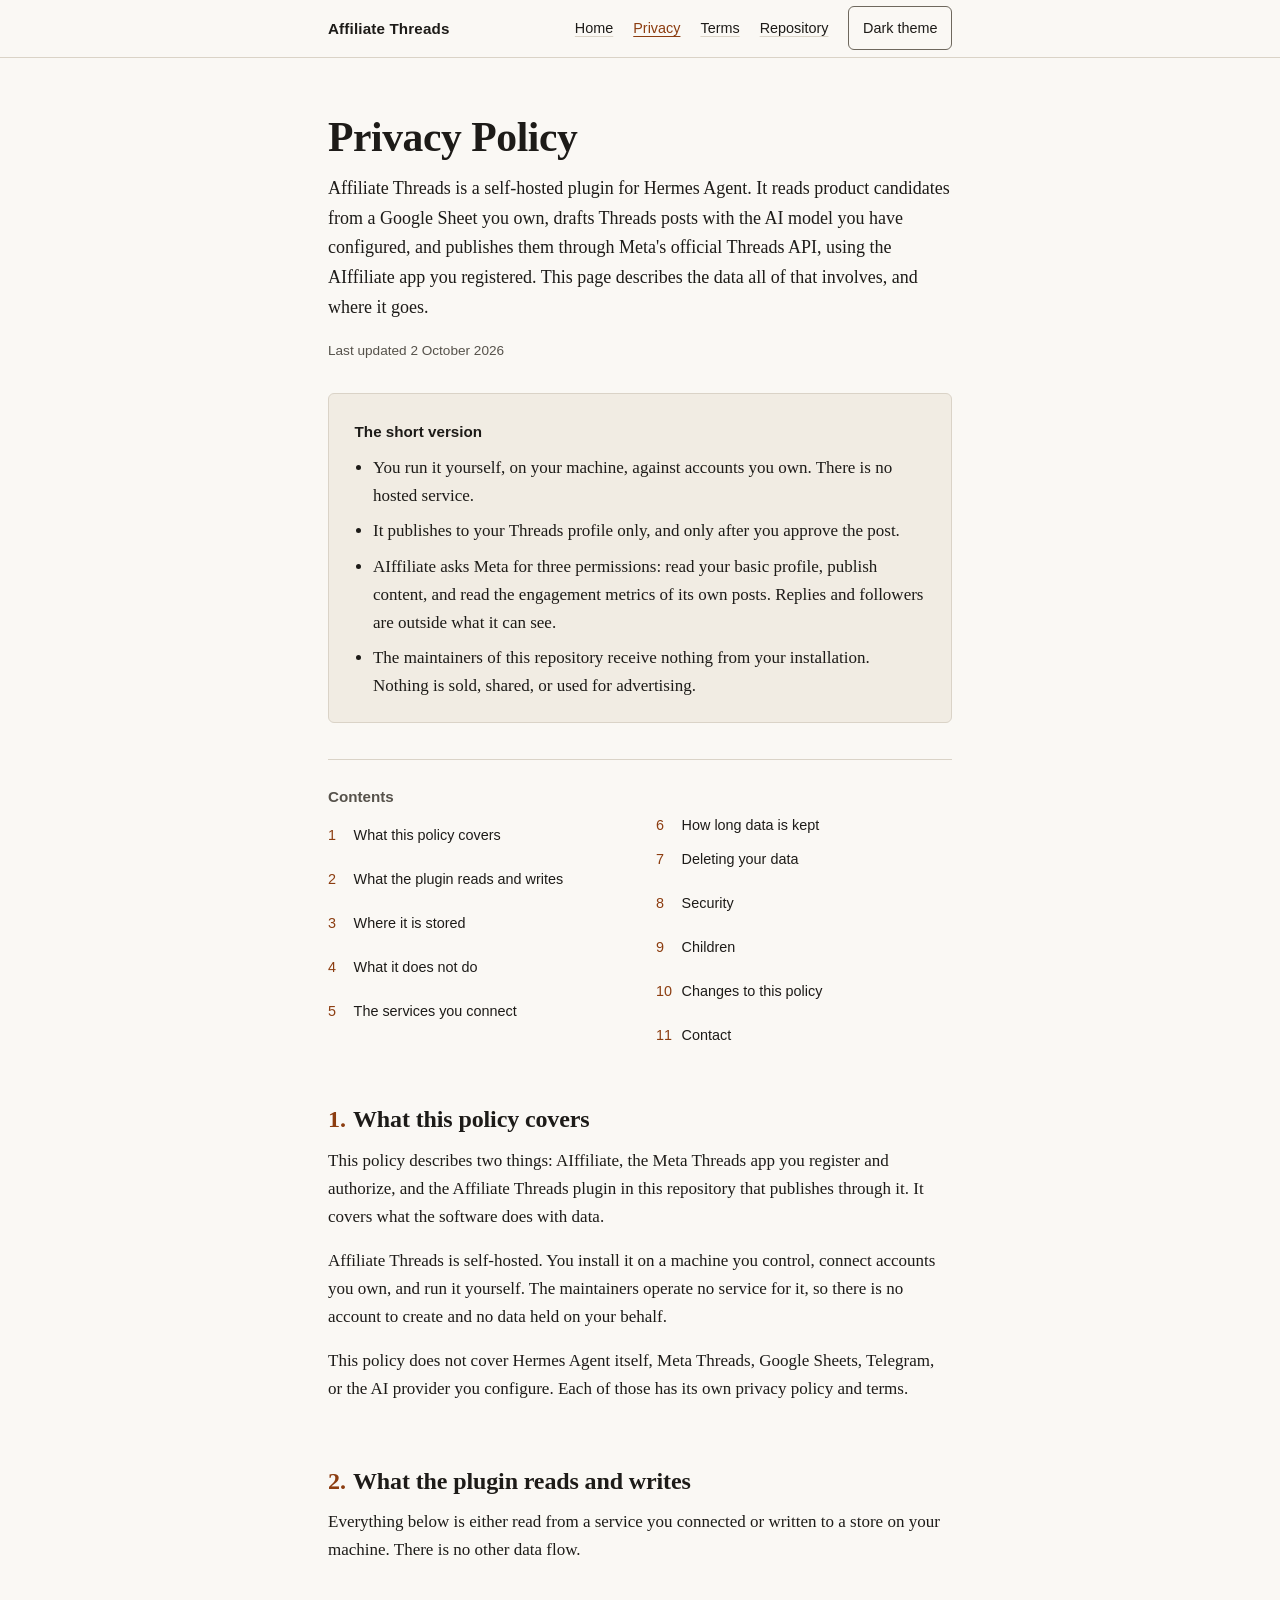
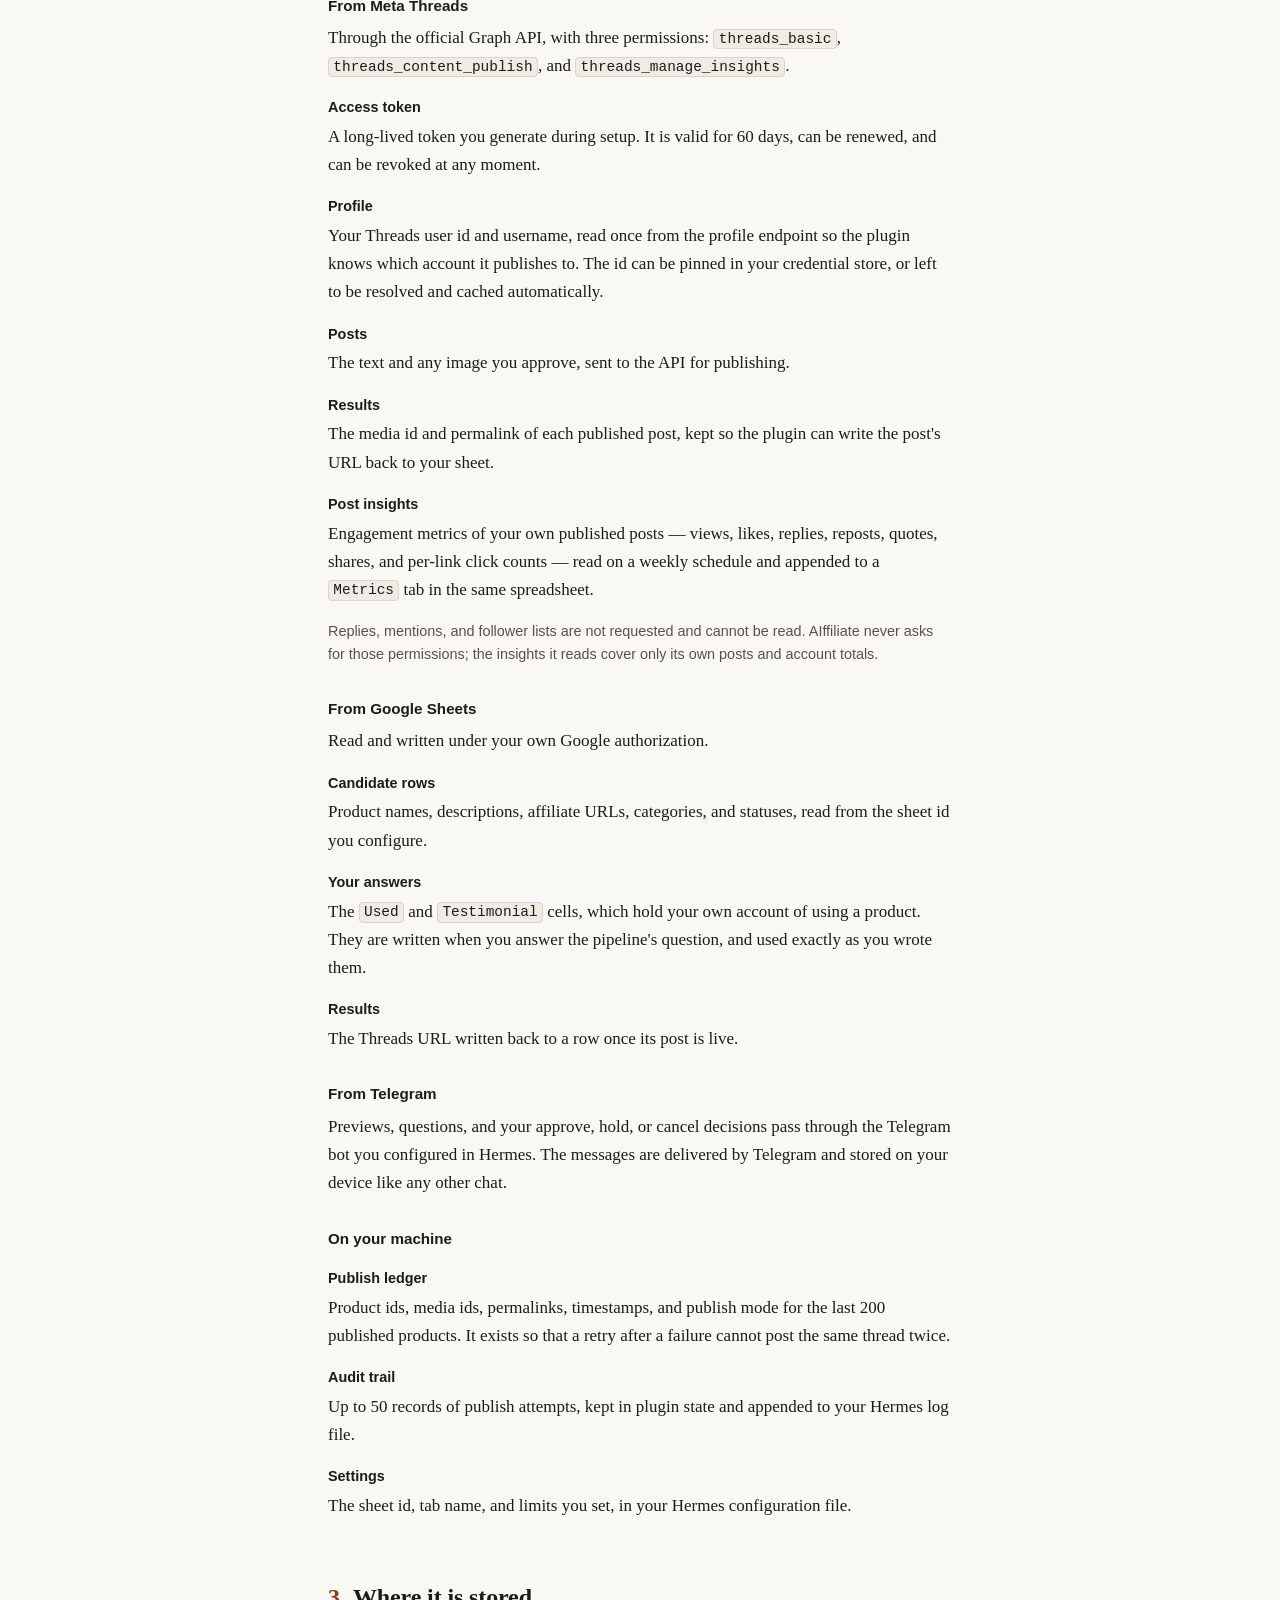
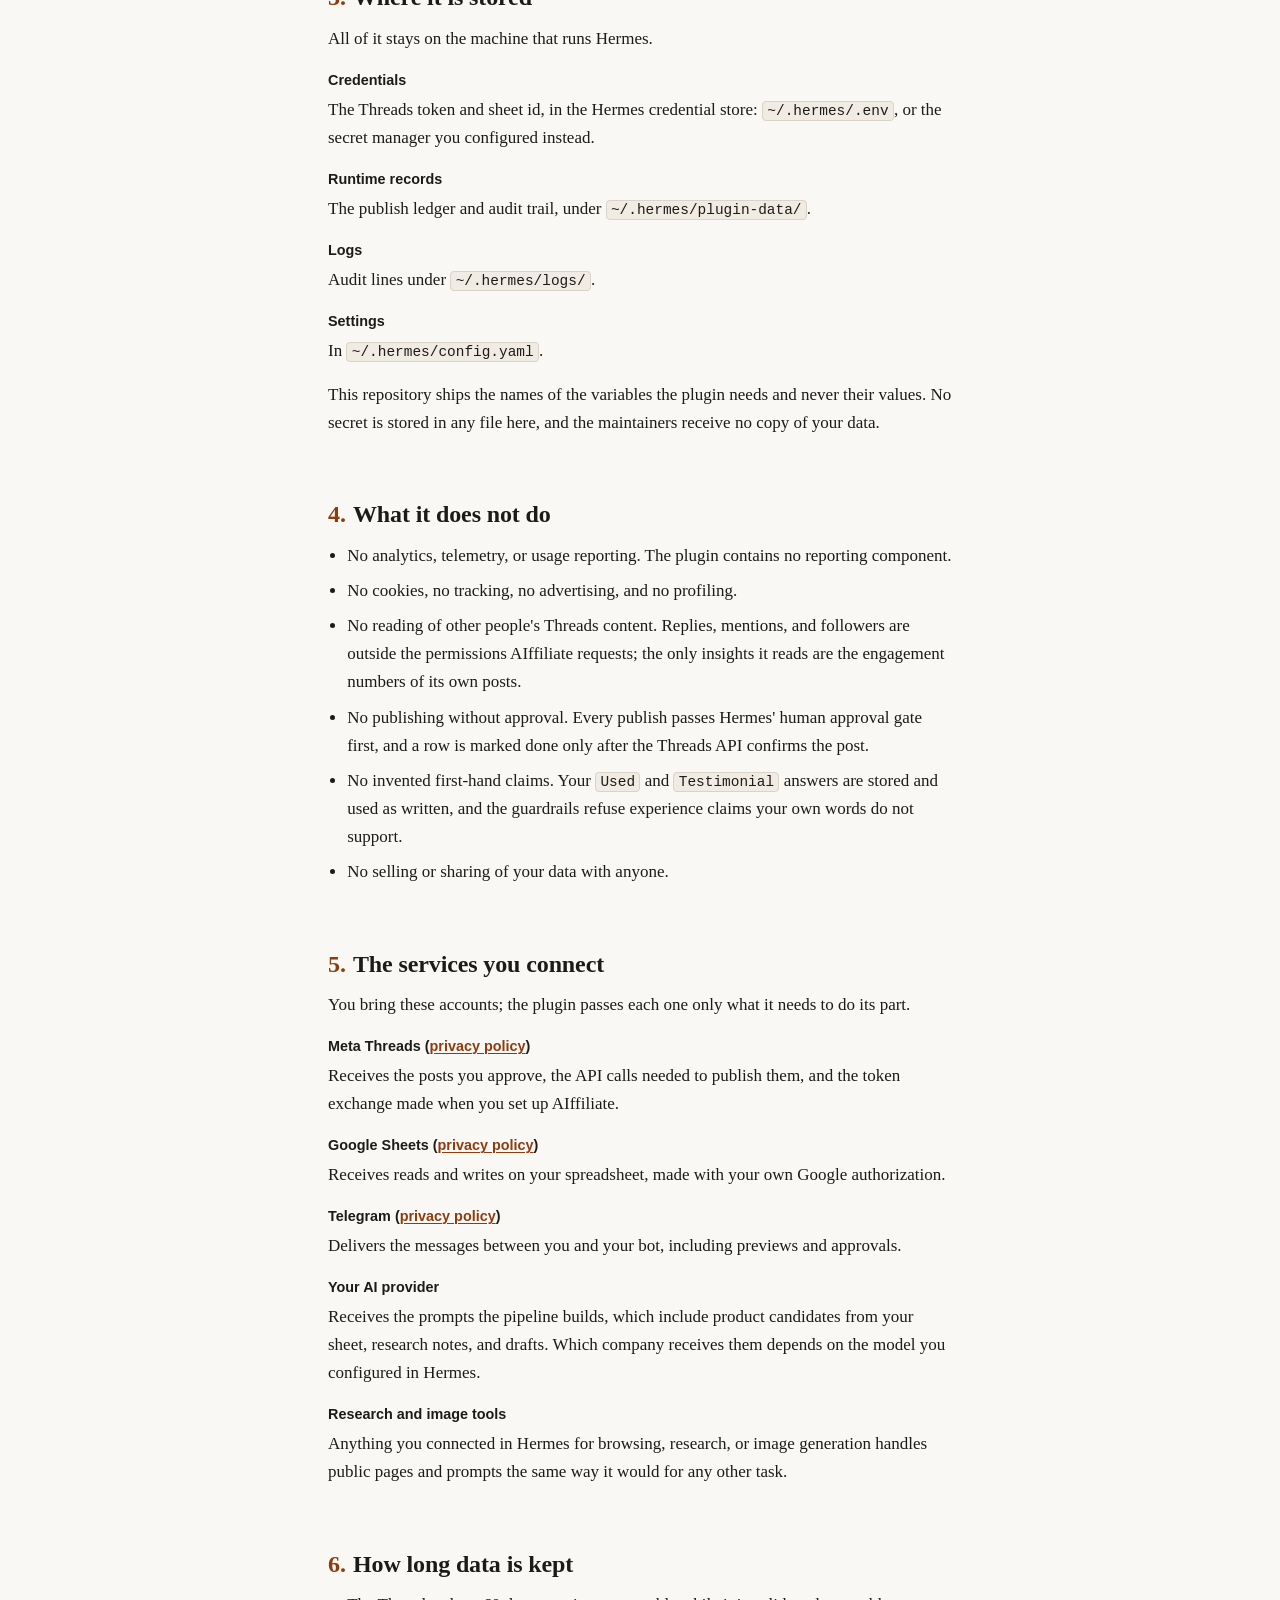
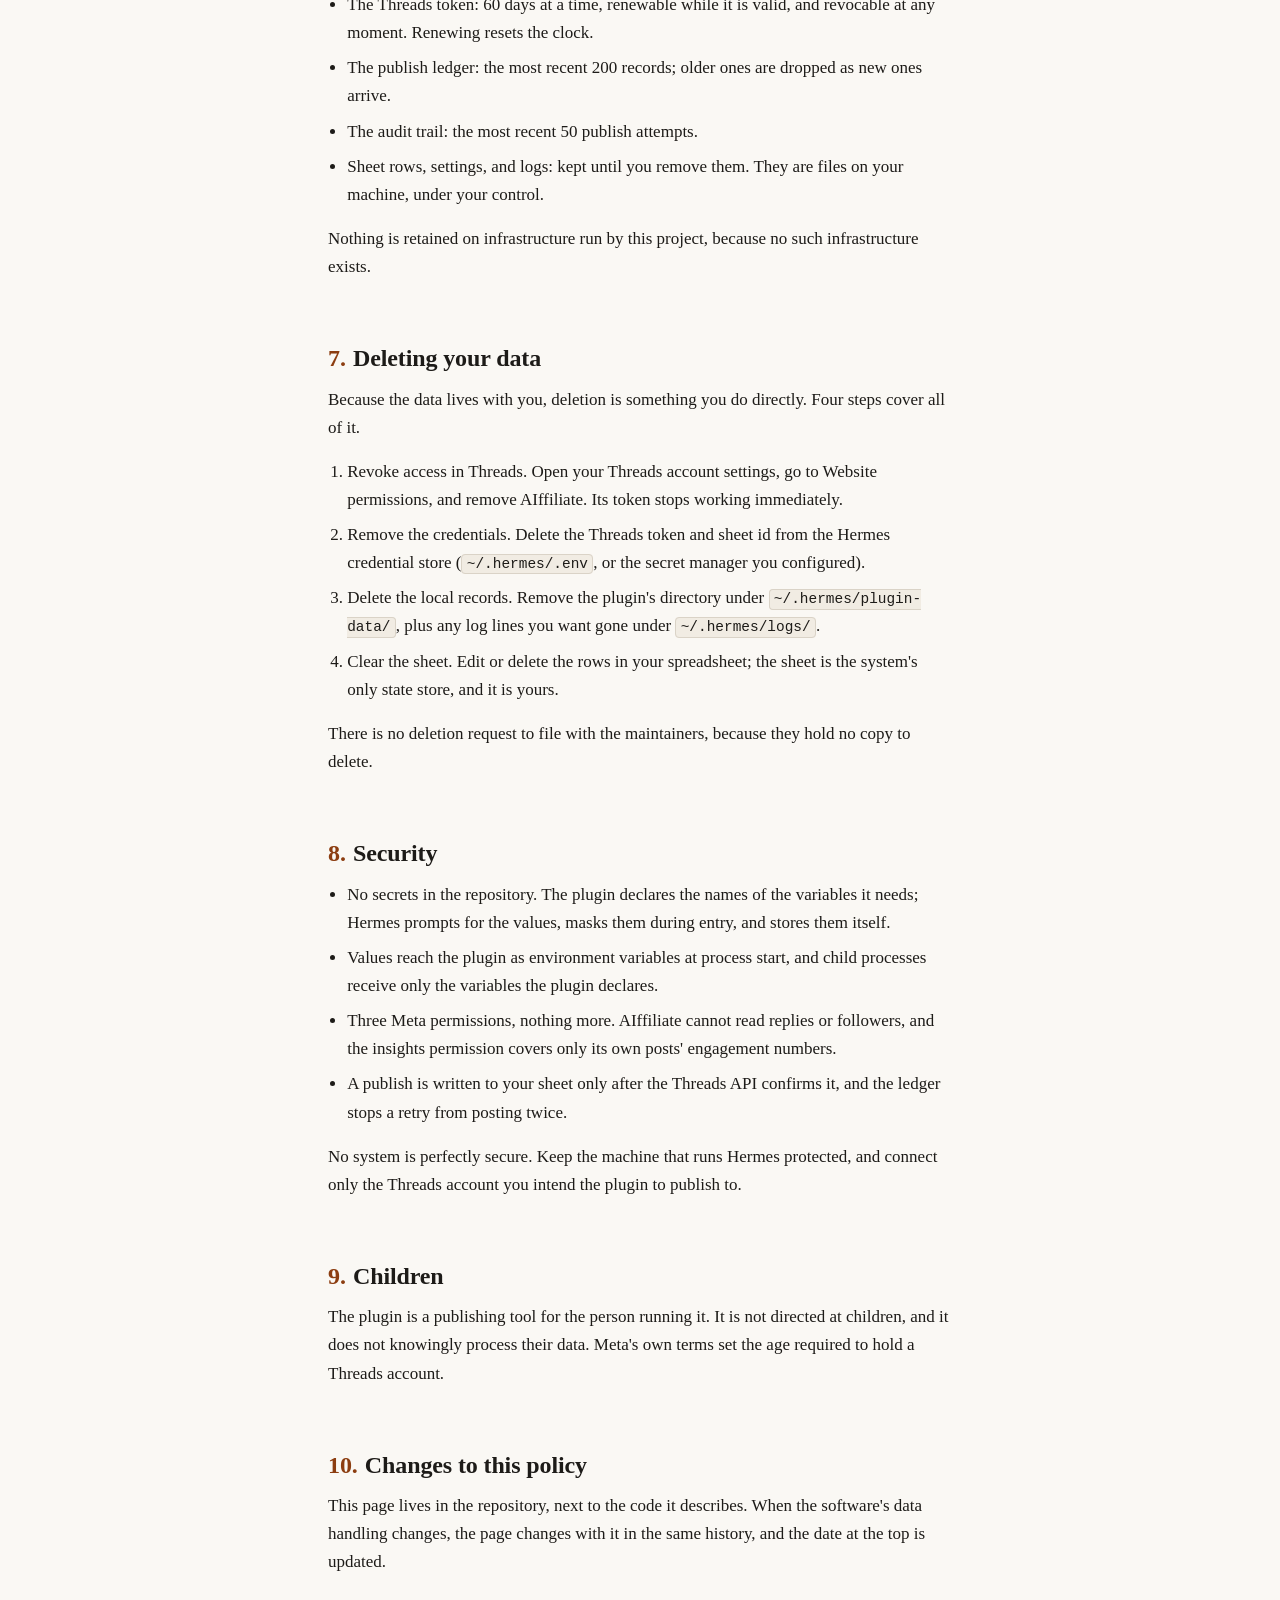
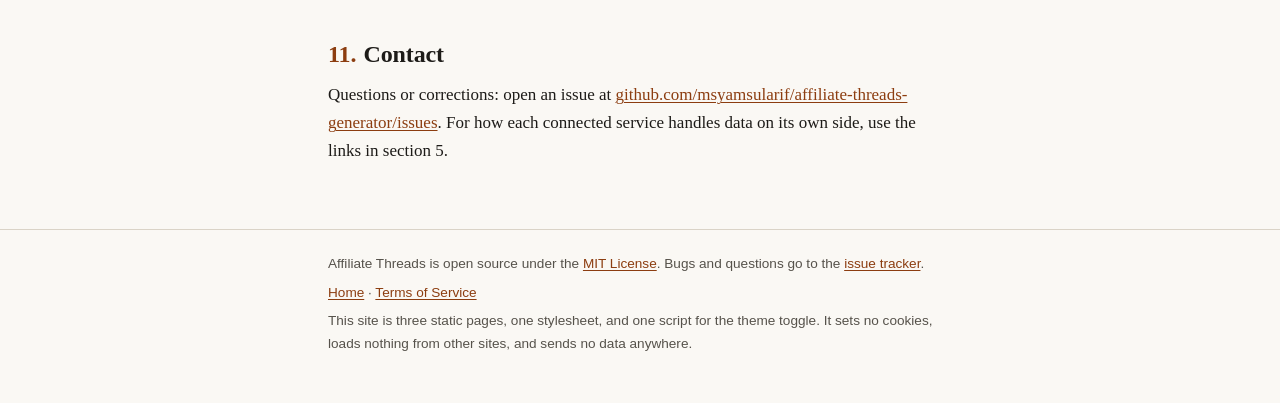
==== commit 8b4615b0: "Add the weekly metrics fetch; insights land in a plugin-owned Metrics tab" ====
--- a/docs/privacy-policy.html
+++ b/docs/privacy-policy.html
@@ -49,7 +49,7 @@
           This page describes the data all of that involves, and where it goes.
         </p>
         <p class="stamp">
-          Last updated <time datetime="2026-09-24">24 September 2026</time>
+          Last updated <time datetime="2026-10-02">2 October 2026</time>
         </p>
       </header>
 
@@ -65,9 +65,9 @@
             approve the post.
           </li>
           <li>
-            AIffiliate asks Meta for two permissions: read your basic profile,
-            and publish content. Replies, followers, and insights are outside
-            what it can see.
+            AIffiliate asks Meta for three permissions: read your basic profile,
+            publish content, and read the engagement metrics of its own posts.
+            Replies and followers are outside what it can see.
           </li>
           <li>
             The maintainers of this repository receive nothing from your
@@ -158,8 +158,9 @@
 
           <h3>From Meta Threads</h3>
           <p>
-            Through the official Graph API, with two permissions:
-            <code>threads_basic</code> and <code>threads_content_publish</code>.
+            Through the official Graph API, with three permissions:
+            <code>threads_basic</code>, <code>threads_content_publish</code>,
+            and <code>threads_manage_insights</code>.
           </p>
           <dl>
             <dt>Access token</dt>
@@ -184,10 +185,18 @@
               The media id and permalink of each published post, kept so the
               plugin can write the post's URL back to your sheet.
             </dd>
+            <dt>Post insights</dt>
+            <dd>
+              Engagement metrics of your own published posts — views, likes,
+              replies, reposts, quotes, shares, and per-link click counts — read
+              on a weekly schedule and appended to a <code>Metrics</code>
+              tab in the same spreadsheet.
+            </dd>
           </dl>
           <p class="note">
-            Replies, mentions, follower lists, and insights are not requested
-            and cannot be read. AIffiliate never asks for those permissions.
+            Replies, mentions, and follower lists are not requested and cannot
+            be read. AIffiliate never asks for those permissions; the insights
+            it reads cover only its own posts and account totals.
           </p>
 
           <h3>From Google Sheets</h3>
@@ -281,8 +290,9 @@
             <li>No cookies, no tracking, no advertising, and no profiling.</li>
             <li>
               No reading of other people's Threads content. Replies, mentions,
-              followers, and insights are outside the permissions AIffiliate
-              requests.
+              and followers are outside the permissions AIffiliate requests; the
+              only insights it reads are the engagement numbers of its own
+              posts.
             </li>
             <li>
               No publishing without approval. Every publish passes Hermes' human
@@ -424,8 +434,9 @@
               declares.
             </li>
             <li>
-              Two Meta permissions, nothing more. AIffiliate cannot read
-              replies, followers, or insights, because it never asks for them.
+              Three Meta permissions, nothing more. AIffiliate cannot read
+              replies or followers, and the insights permission covers only its
+              own posts' engagement numbers.
             </li>
             <li>
               A publish is written to your sheet only after the Threads API
